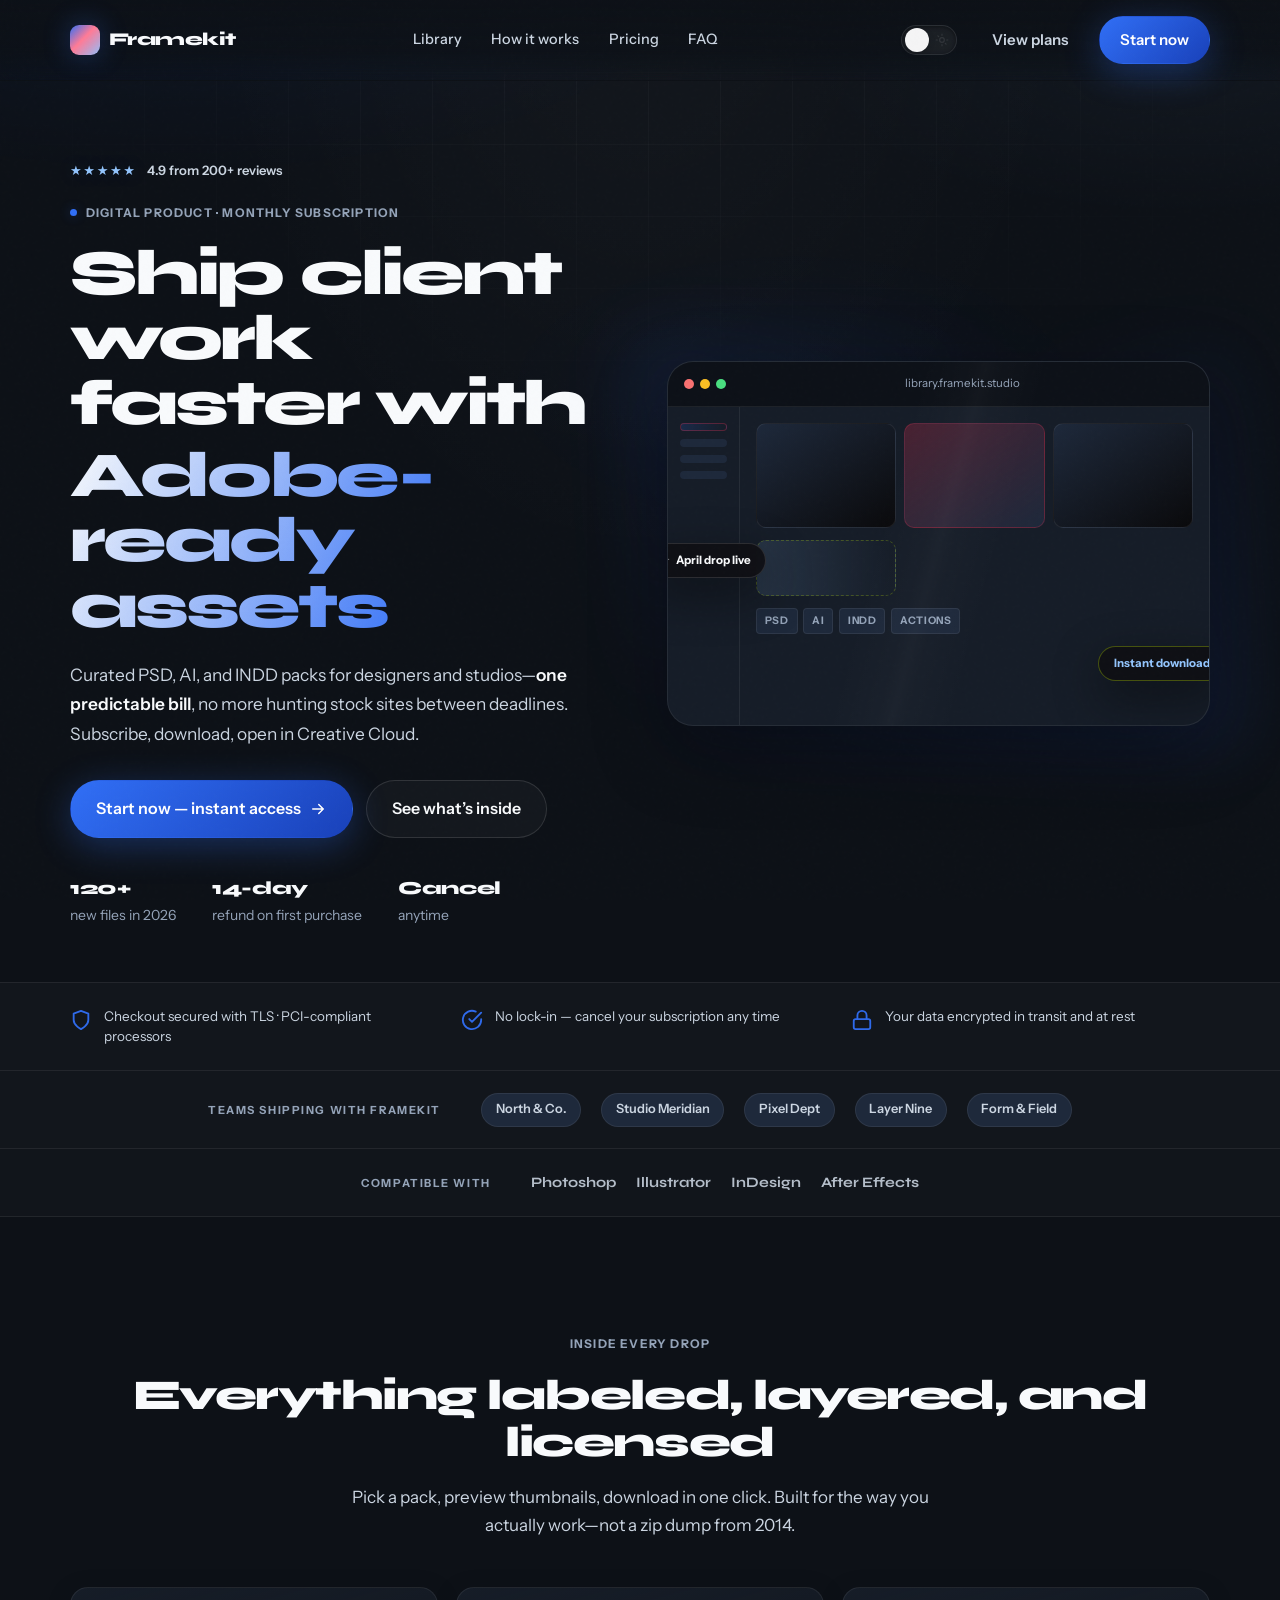
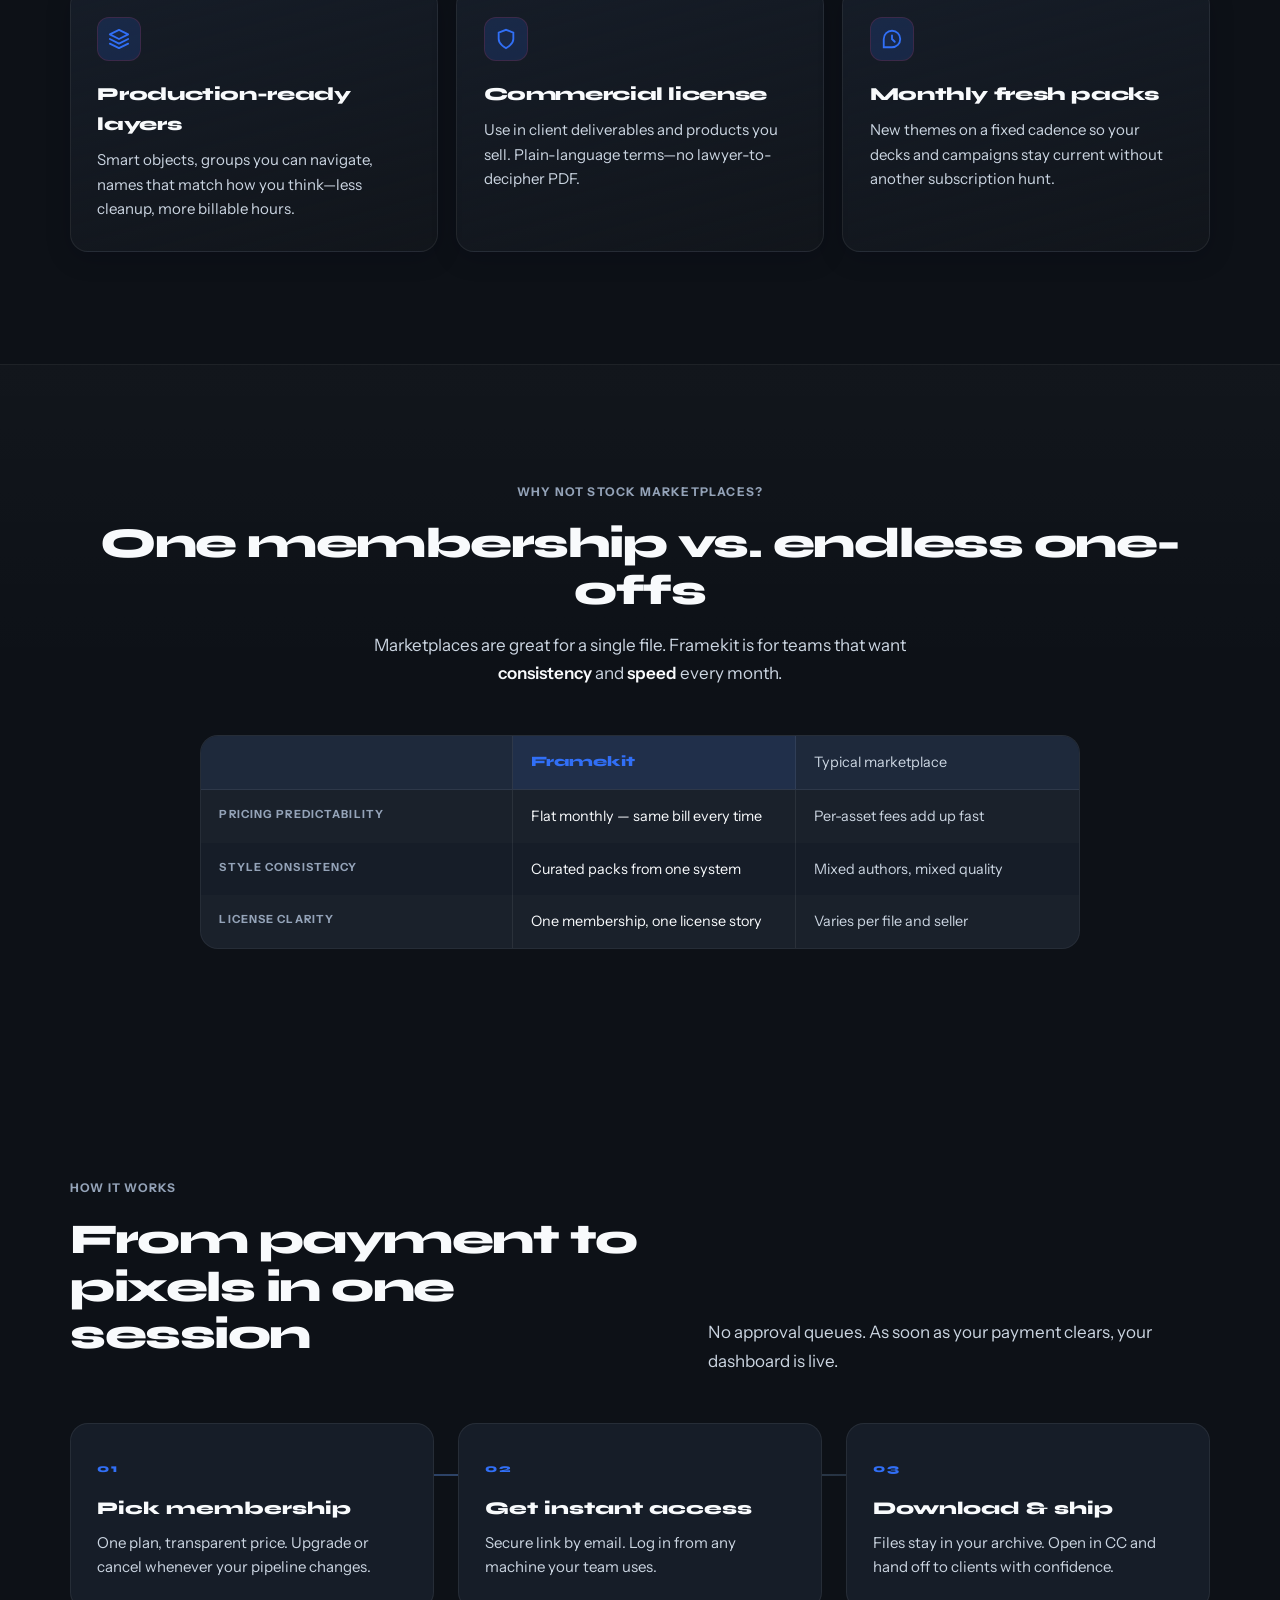
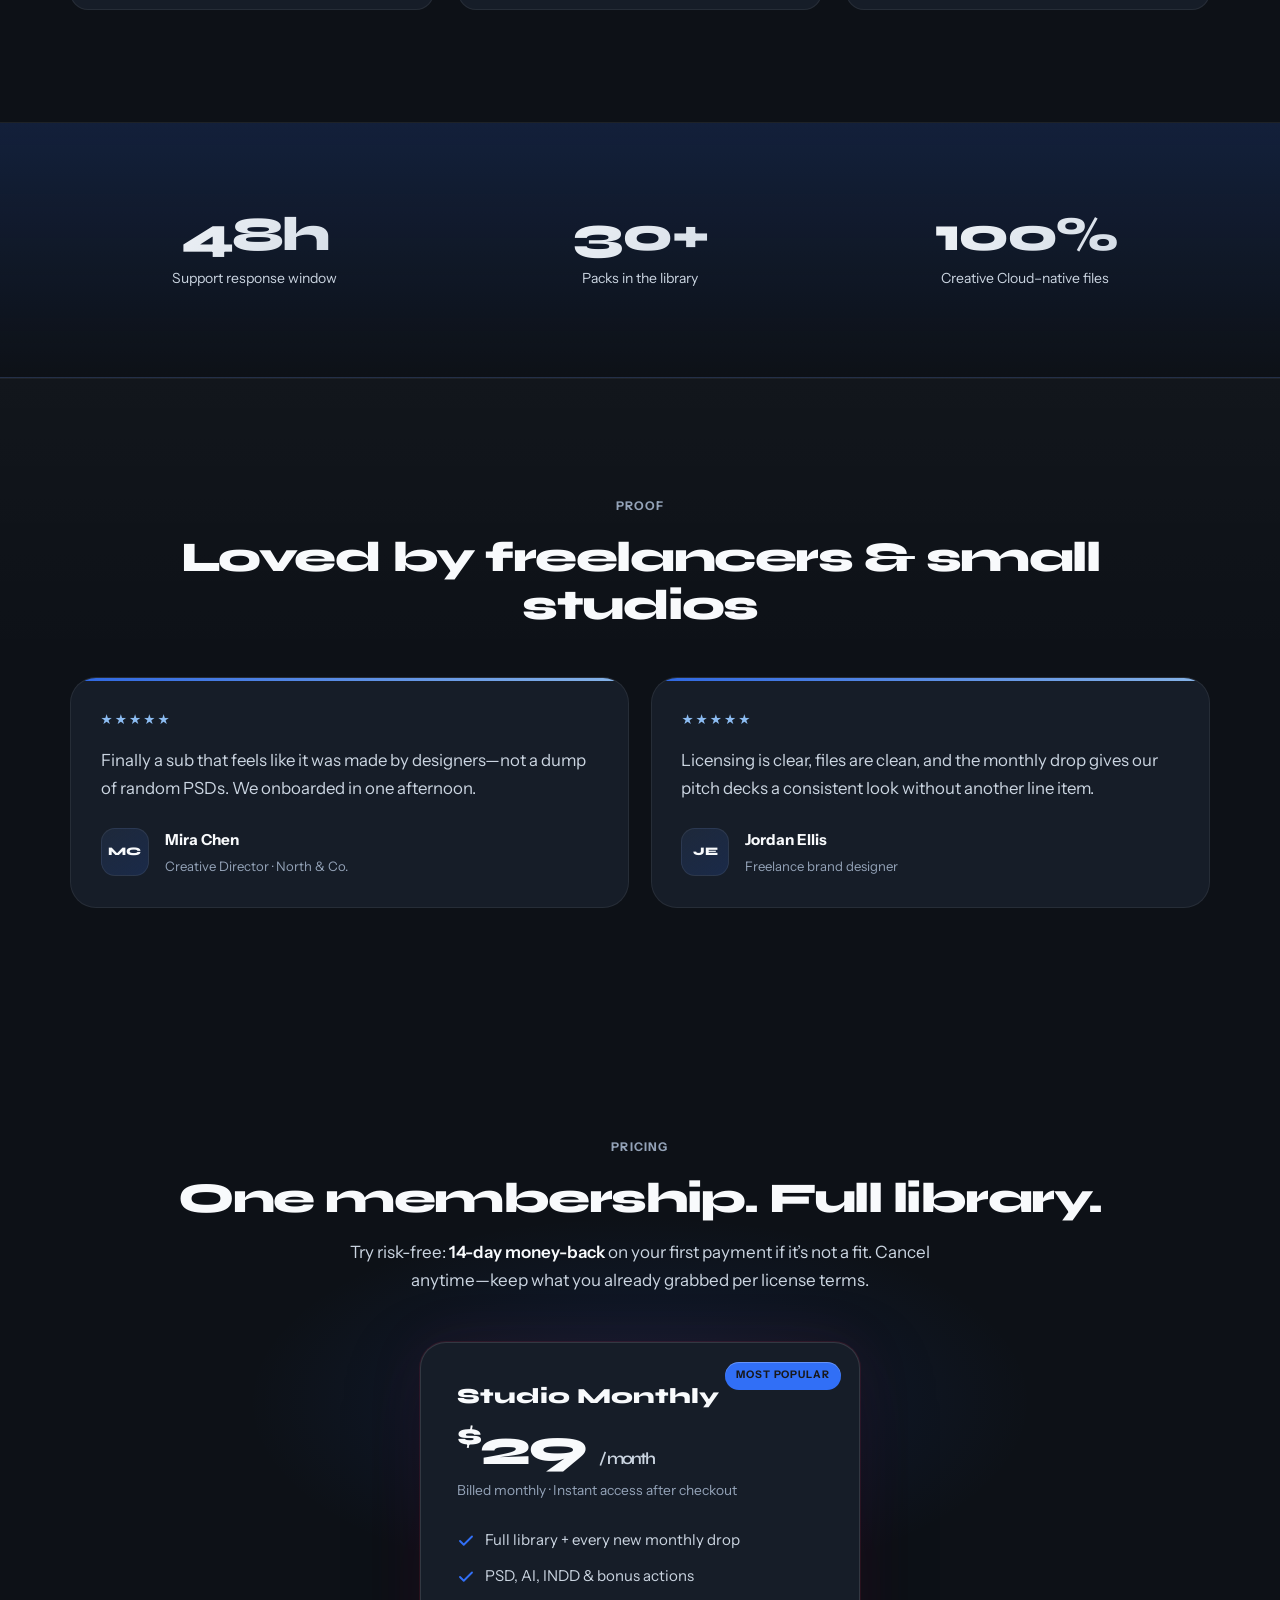
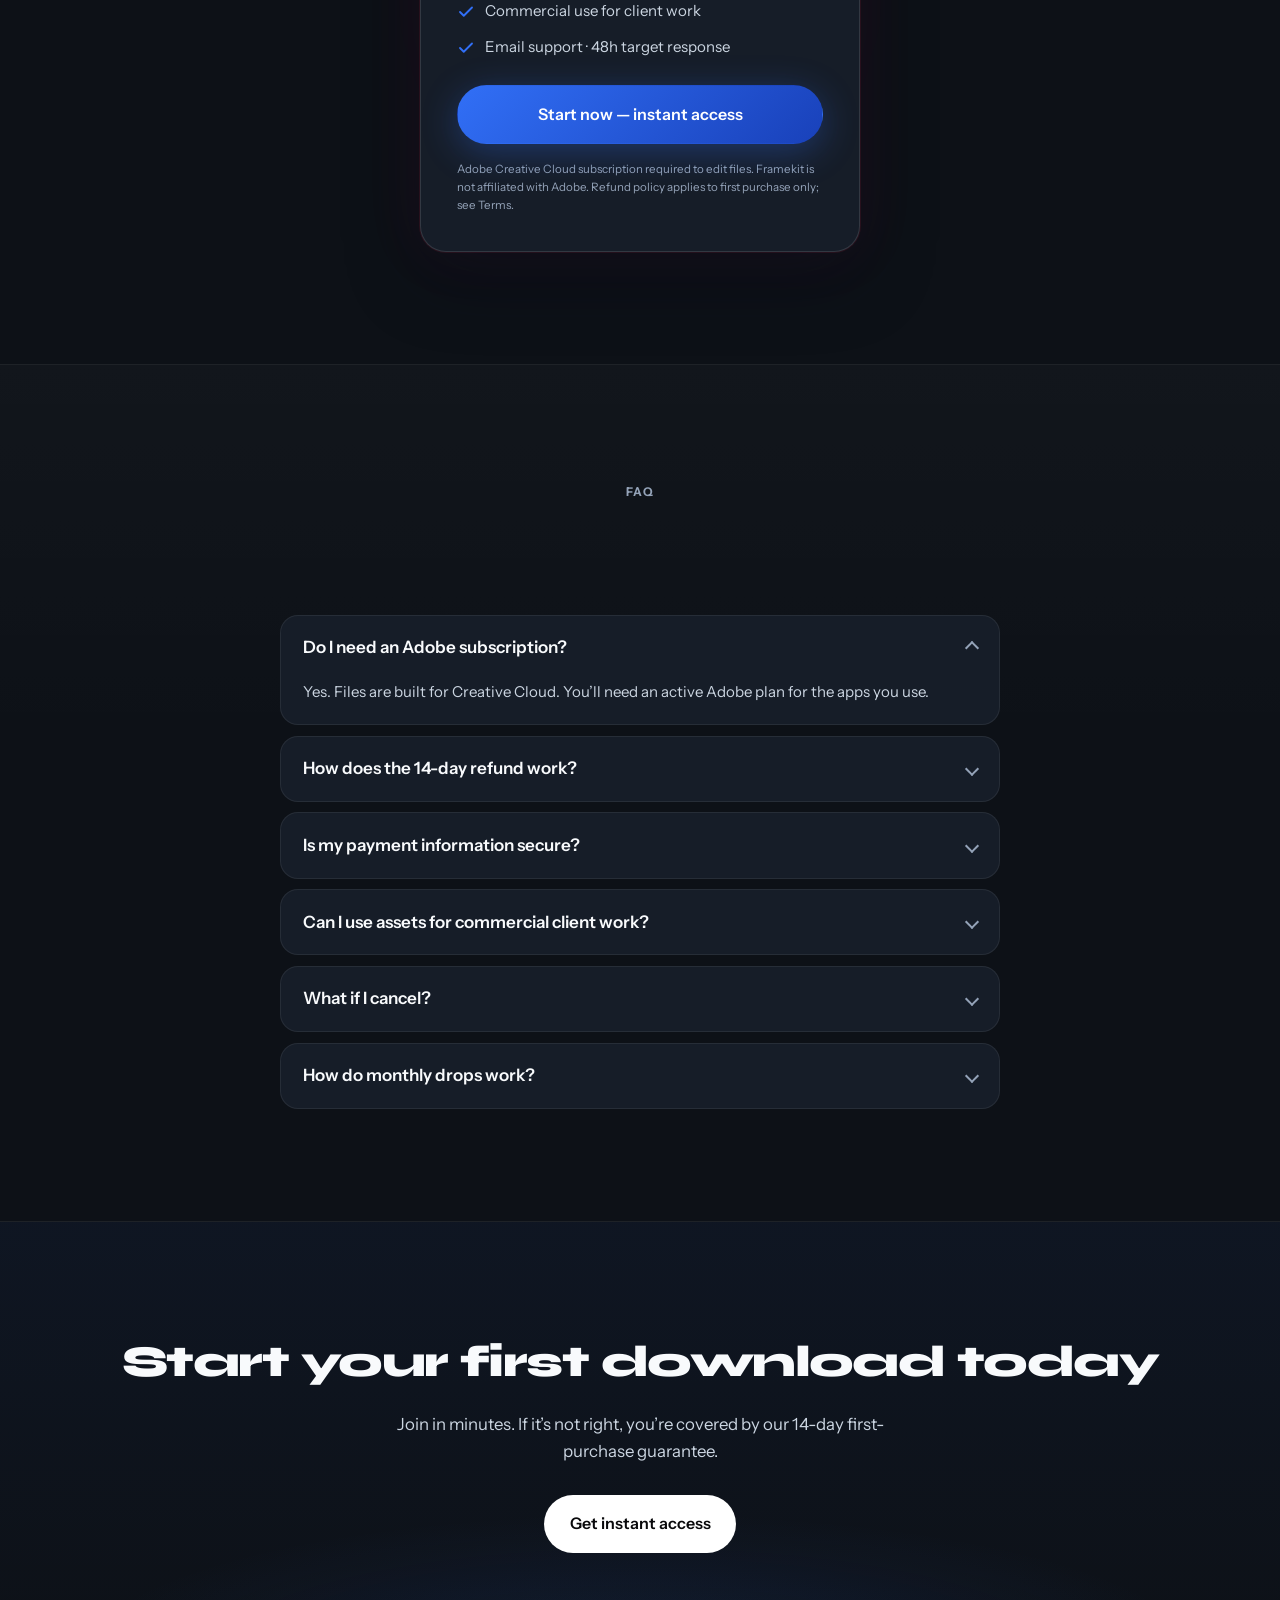
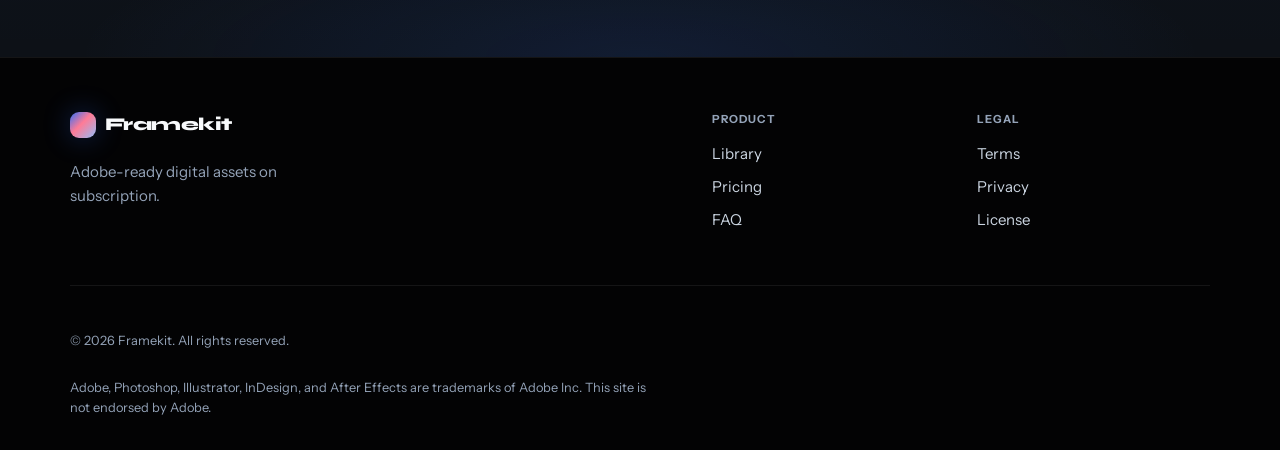
==== index.html @ 3506a690 "Create high-converting landing page with responsive themes and polished mobile UX Made-with: Cursor" ====
<!DOCTYPE html>
<html lang="en" data-theme="dark">
  <head>
    <meta charset="UTF-8" />
    <script>
      (function () {
        var key = "framekit-theme";
        var stored = localStorage.getItem(key);
        var theme = stored === "light" || stored === "dark" ? stored : "dark";
        document.documentElement.setAttribute("data-theme", theme);
      })();
    </script>
    <meta
      name="viewport"
      content="width=device-width, initial-scale=1.0, viewport-fit=cover"
    />
    <title>Framekit — Adobe-ready assets, monthly</title>
    <meta
      name="description"
      content="Premium Photoshop, Illustrator & InDesign templates. New packs every month. Commercial license. Start in minutes."
    />
    <link rel="preconnect" href="https://fonts.googleapis.com" />
    <link rel="preconnect" href="https://fonts.gstatic.com" crossorigin />
    <link
      href="https://fonts.googleapis.com/css2?family=Instrument+Sans:ital,wght@0,400..700;1,400..700&family=Syne:wght@400..800&display=swap"
      rel="stylesheet"
    />
    <link rel="stylesheet" href="styles.css" />
  </head>
  <body>
    <a class="skip-link" href="#main">Skip to content</a>
    <div class="noise" aria-hidden="true"></div>
    <div class="nav-overlay" id="nav-overlay" aria-hidden="true"></div>
    <button
      type="button"
      class="nav-menu-close"
      id="nav-menu-close"
      aria-label="Close menu"
      aria-hidden="true"
      tabindex="-1"
    >
      <svg width="22" height="22" viewBox="0 0 24 24" fill="none" aria-hidden="true">
        <path d="M18 6L6 18M6 6l12 12" stroke="currentColor" stroke-width="2.25" stroke-linecap="round" stroke-linejoin="round" />
      </svg>
    </button>

    <header class="nav" id="site-nav">
      <div class="nav__inner">
        <a class="logo" href="#" aria-label="Framekit home">
          <span class="logo__mark" aria-hidden="true"></span>
          Framekit
        </a>
        <nav class="nav__links" aria-label="Primary">
          <a href="#library">Library</a>
          <a href="#how">How it works</a>
          <a href="#pricing">Pricing</a>
          <a href="#faq">FAQ</a>
        </nav>
        <div class="nav__aside">
          <button
            type="button"
            class="theme-toggle"
            id="theme-toggle"
            aria-label="Switch to light theme"
            title="Color theme"
          >
            <span class="theme-toggle__track" aria-hidden="true">
              <span class="theme-toggle__glyph theme-toggle__glyph--moon">
                <svg width="14" height="14" viewBox="0 0 24 24" fill="none">
                  <path d="M21 12.79A9 9 0 1 1 11.21 3 7 7 0 0 0 21 12.79z" stroke="currentColor" stroke-width="2" stroke-linecap="round" stroke-linejoin="round" />
                </svg>
              </span>
              <span class="theme-toggle__glyph theme-toggle__glyph--sun">
                <svg width="14" height="14" viewBox="0 0 24 24" fill="none">
                  <circle cx="12" cy="12" r="4" stroke="currentColor" stroke-width="2" />
                  <path d="M12 2v2M12 20v2M4.93 4.93l1.41 1.41M17.66 17.66l1.41 1.41M2 12h2M20 12h2" stroke="currentColor" stroke-width="2" stroke-linecap="round" />
                </svg>
              </span>
              <span class="theme-toggle__thumb"></span>
            </span>
            <span class="visually-hidden">Toggle light and dark theme</span>
          </button>
          <div class="nav__actions">
            <a class="btn btn--ghost" href="#pricing">View plans</a>
            <a class="btn btn--primary" href="#pricing">Start now</a>
          </div>
          <button class="nav__toggle" type="button" aria-label="Open menu" aria-expanded="false">
            <span></span><span></span>
          </button>
        </div>
      </div>
    </header>

    <main id="main">
      <section class="hero" aria-labelledby="hero-heading">
        <div class="hero__mesh" aria-hidden="true"></div>
        <div class="hero__spotlight" aria-hidden="true"></div>
        <div class="hero__grid" aria-hidden="true"></div>
        <div class="container hero__layout">
          <div class="hero__content">
            <div class="hero__rating reveal" data-reveal>
              <span class="hero__stars" aria-hidden="true">★★★★★</span>
              <span class="hero__rating-text"><span class="visually-hidden">Rated 4.9 out of 5.</span>4.9 from 200+ reviews</span>
            </div>
            <p class="eyebrow reveal" data-reveal>
              <span class="eyebrow__dot" aria-hidden="true"></span>
              Digital product · Monthly subscription
            </p>
            <h1 id="hero-heading" class="hero__title reveal" data-reveal>
              Ship client work faster with
              <span class="hero__title-accent">Adobe-ready assets</span>
            </h1>
            <p class="hero__lead reveal" data-reveal>
              Curated PSD, AI, and INDD packs for designers and studios—<strong>one predictable bill</strong>, no more hunting stock sites between deadlines. Subscribe, download, open in Creative Cloud.
            </p>
            <div class="hero__ctas reveal" data-reveal>
              <a class="btn btn--primary btn--lg" href="#pricing">
                Start now — instant access
                <svg width="18" height="18" viewBox="0 0 24 24" fill="none" aria-hidden="true">
                  <path d="M5 12h14M13 6l6 6-6 6" stroke="currentColor" stroke-width="2" stroke-linecap="round" stroke-linejoin="round"/>
                </svg>
              </a>
              <a class="btn btn--outline btn--lg" href="#library">See what’s inside</a>
            </div>
            <ul class="hero__stats reveal" data-reveal>
              <li><strong>120+</strong> new files in 2026</li>
              <li><strong>14-day</strong> refund on first purchase</li>
              <li><strong>Cancel</strong> anytime</li>
            </ul>
          </div>
          <div class="hero__visual reveal" data-reveal>
            <div class="hero__visual-ring" aria-hidden="true"></div>
            <div class="mock mock--shine">
              <div class="mock__chrome">
                <span></span><span></span><span></span>
                <span class="mock__url">library.framekit.studio</span>
              </div>
              <div class="mock__body">
                <aside class="mock__sidebar" aria-hidden="true">
                  <div class="mock__nav-item mock__nav-item--active"></div>
                  <div class="mock__nav-item"></div>
                  <div class="mock__nav-item"></div>
                  <div class="mock__nav-item"></div>
                </aside>
                <div class="mock__main">
                  <div class="mock__row">
                    <div class="mock__card"></div>
                    <div class="mock__card mock__card--accent"></div>
                    <div class="mock__card"></div>
                  </div>
                  <div class="mock__row mock__row--wide">
                    <div class="mock__banner"></div>
                  </div>
                  <div class="mock__tags">
                    <span>PSD</span><span>AI</span><span>INDD</span><span>Actions</span>
                  </div>
                </div>
              </div>
              <div class="mock__float mock__float--a">
                <span class="mock__float-icon" aria-hidden="true">✦</span>
                <span>April drop live</span>
              </div>
              <div class="mock__float mock__float--b">
                <span>Instant download</span>
              </div>
            </div>
          </div>
        </div>
      </section>

      <section class="trust-bar">
        <div class="container trust-bar__inner">
          <div class="trust-bar__item reveal" data-reveal>
            <svg class="trust-bar__icon" width="22" height="22" viewBox="0 0 24 24" fill="none" aria-hidden="true">
              <path d="M12 22s8-4 8-10V5l-8-3-8 3v7c0 6 8 10 8 10z" stroke="currentColor" stroke-width="2" stroke-linecap="round" stroke-linejoin="round"/>
            </svg>
            <span>Checkout secured with TLS · PCI-compliant processors</span>
          </div>
          <div class="trust-bar__item reveal" data-reveal>
            <svg class="trust-bar__icon" width="22" height="22" viewBox="0 0 24 24" fill="none" aria-hidden="true">
              <path d="M22 11.08V12a10 10 0 1 1-5.93-9.14" stroke="currentColor" stroke-width="2" stroke-linecap="round" stroke-linejoin="round"/>
              <path d="M22 4L12 14.01l-3-3" stroke="currentColor" stroke-width="2" stroke-linecap="round" stroke-linejoin="round"/>
            </svg>
            <span>No lock-in — cancel your subscription any time</span>
          </div>
          <div class="trust-bar__item reveal" data-reveal>
            <svg class="trust-bar__icon" width="22" height="22" viewBox="0 0 24 24" fill="none" aria-hidden="true">
              <rect x="3" y="11" width="18" height="11" rx="2" stroke="currentColor" stroke-width="2"/>
              <path d="M7 11V7a5 5 0 0 1 10 0v4" stroke="currentColor" stroke-width="2" stroke-linecap="round"/>
            </svg>
            <span>Your data encrypted in transit and at rest</span>
          </div>
        </div>
      </section>

      <section class="strip strip--clients">
        <div class="container strip__inner">
          <p class="strip__label">Teams shipping with Framekit</p>
          <ul class="strip__clients" aria-label="Example customer names">
            <li>North &amp; Co.</li>
            <li>Studio Meridian</li>
            <li>Pixel Dept</li>
            <li>Layer Nine</li>
            <li>Form &amp; Field</li>
          </ul>
        </div>
      </section>

      <section class="strip strip--apps">
        <div class="container strip__inner">
          <p class="strip__label">Compatible with</p>
          <ul class="strip__logos" aria-label="Adobe applications">
            <li>Photoshop</li>
            <li>Illustrator</li>
            <li>InDesign</li>
            <li>After Effects</li>
          </ul>
        </div>
      </section>

      <section id="library" class="section">
        <div class="container">
          <header class="section__head">
            <p class="eyebrow reveal" data-reveal>Inside every drop</p>
            <h2 class="section__title reveal" data-reveal>
              Everything labeled, layered, and licensed
            </h2>
            <p class="section__sub reveal" data-reveal>
              Pick a pack, preview thumbnails, download in one click. Built for the way you actually work—not a zip dump from 2014.
            </p>
          </header>
          <div class="cards cards--3">
            <article class="card card--elevated reveal" data-reveal>
              <div class="card__icon-wrap" aria-hidden="true">
                <svg width="22" height="22" viewBox="0 0 24 24" fill="none"><path d="M12 2L2 7l10 5 10-5-10-5zM2 17l10 5 10-5M2 12l10 5 10-5" stroke="currentColor" stroke-width="2" stroke-linecap="round" stroke-linejoin="round"/></svg>
              </div>
              <h3 class="card__title">Production-ready layers</h3>
              <p class="card__text">Smart objects, groups you can navigate, names that match how you think—less cleanup, more billable hours.</p>
            </article>
            <article class="card card--elevated reveal" data-reveal>
              <div class="card__icon-wrap" aria-hidden="true">
                <svg width="22" height="22" viewBox="0 0 24 24" fill="none"><path d="M12 22s8-4 8-10V5l-8-3-8 3v7c0 6 8 10 8 10z" stroke="currentColor" stroke-width="2"/></svg>
              </div>
              <h3 class="card__title">Commercial license</h3>
              <p class="card__text">Use in client deliverables and products you sell. Plain-language terms—no lawyer-to-decipher PDF.</p>
            </article>
            <article class="card card--elevated reveal" data-reveal>
              <div class="card__icon-wrap" aria-hidden="true">
                <svg width="22" height="22" viewBox="0 0 24 24" fill="none"><path d="M21 12a9 9 0 0 1-9 9H3v-9a9 9 0 0 1 18 0z" stroke="currentColor" stroke-width="2"/><path d="M12 8v4l3 3" stroke="currentColor" stroke-width="2" stroke-linecap="round"/></svg>
              </div>
              <h3 class="card__title">Monthly fresh packs</h3>
              <p class="card__text">New themes on a fixed cadence so your decks and campaigns stay current without another subscription hunt.</p>
            </article>
          </div>
        </div>
      </section>

      <section id="compare" class="section section--dim">
        <div class="container">
          <header class="section__head">
            <p class="eyebrow reveal" data-reveal>Why not stock marketplaces?</p>
            <h2 class="section__title reveal" data-reveal>One membership vs. endless one-offs</h2>
            <p class="section__sub reveal" data-reveal>
              Marketplaces are great for a single file. Framekit is for teams that want <em>consistency</em> and <em>speed</em> every month.
            </p>
          </header>
          <div class="compare reveal" data-reveal>
            <div class="compare__head">
              <div class="compare__cell compare__cell--label"></div>
              <div class="compare__cell compare__cell--brand">Framekit</div>
              <div class="compare__cell compare__cell--muted">Typical marketplace</div>
            </div>
            <div class="compare__row">
              <div class="compare__cell compare__cell--label">Pricing predictability</div>
              <div class="compare__cell">Flat monthly — same bill every time</div>
              <div class="compare__cell compare__cell--muted">Per-asset fees add up fast</div>
            </div>
            <div class="compare__row">
              <div class="compare__cell compare__cell--label">Style consistency</div>
              <div class="compare__cell">Curated packs from one system</div>
              <div class="compare__cell compare__cell--muted">Mixed authors, mixed quality</div>
            </div>
            <div class="compare__row">
              <div class="compare__cell compare__cell--label">License clarity</div>
              <div class="compare__cell">One membership, one license story</div>
              <div class="compare__cell compare__cell--muted">Varies per file and seller</div>
            </div>
          </div>
        </div>
      </section>

      <section id="how" class="section">
        <div class="container">
          <header class="section__head section__head--row">
            <div>
              <p class="eyebrow reveal" data-reveal>How it works</p>
              <h2 class="section__title reveal" data-reveal>From payment to pixels in one session</h2>
            </div>
            <p class="section__sub section__sub--narrow reveal" data-reveal>
              No approval queues. As soon as your payment clears, your dashboard is live.
            </p>
          </header>
          <ol class="steps steps--connected">
            <li class="step reveal" data-reveal>
              <span class="step__num">01</span>
              <h3 class="step__title">Pick membership</h3>
              <p class="step__text">One plan, transparent price. Upgrade or cancel whenever your pipeline changes.</p>
            </li>
            <li class="step reveal" data-reveal>
              <span class="step__num">02</span>
              <h3 class="step__title">Get instant access</h3>
              <p class="step__text">Secure link by email. Log in from any machine your team uses.</p>
            </li>
            <li class="step reveal" data-reveal>
              <span class="step__num">03</span>
              <h3 class="step__title">Download &amp; ship</h3>
              <p class="step__text">Files stay in your archive. Open in CC and hand off to clients with confidence.</p>
            </li>
          </ol>
        </div>
      </section>

      <section class="section section--metrics">
        <div class="container metrics">
          <div class="metrics__item reveal" data-reveal>
            <span class="metrics__value">48h</span>
            <span class="metrics__label">Support response window</span>
          </div>
          <div class="metrics__item reveal" data-reveal>
            <span class="metrics__value">30+</span>
            <span class="metrics__label">Packs in the library</span>
          </div>
          <div class="metrics__item reveal" data-reveal>
            <span class="metrics__value">100%</span>
            <span class="metrics__label">Creative Cloud–native files</span>
          </div>
        </div>
      </section>

      <section class="section section--dim">
        <div class="container">
          <header class="section__head">
            <p class="eyebrow reveal" data-reveal>Proof</p>
            <h2 class="section__title reveal" data-reveal>Loved by freelancers &amp; small studios</h2>
          </header>
          <div class="testimonials">
            <blockquote class="quote quote--premium reveal" data-reveal>
              <div class="quote__stars" aria-hidden="true">★★★★★</div>
              <p class="quote__text">Finally a sub that feels like it was made by designers—not a dump of random PSDs. We onboarded in one afternoon.</p>
              <footer class="quote__foot">
                <div class="quote__avatar" aria-hidden="true">
                  <span>MC</span>
                </div>
                <div>
                  <cite>Mira Chen</cite>
                  <span class="quote__role">Creative Director · North &amp; Co.</span>
                </div>
              </footer>
            </blockquote>
            <blockquote class="quote quote--premium reveal" data-reveal>
              <div class="quote__stars" aria-hidden="true">★★★★★</div>
              <p class="quote__text">Licensing is clear, files are clean, and the monthly drop gives our pitch decks a consistent look without another line item.</p>
              <footer class="quote__foot">
                <div class="quote__avatar" aria-hidden="true">
                  <span>JE</span>
                </div>
                <div>
                  <cite>Jordan Ellis</cite>
                  <span class="quote__role">Freelance brand designer</span>
                </div>
              </footer>
            </blockquote>
          </div>
        </div>
      </section>

      <section id="pricing" class="section section--pricing">
        <div class="container">
          <header class="section__head">
            <p class="eyebrow reveal" data-reveal>Pricing</p>
            <h2 class="section__title reveal" data-reveal>One membership. Full library.</h2>
            <p class="section__sub reveal" data-reveal>
              Try risk-free: <strong>14-day money-back</strong> on your first payment if it’s not a fit. Cancel anytime—keep what you already grabbed per license terms.
            </p>
          </header>
          <div class="pricing">
            <div class="pricing__glow" aria-hidden="true"></div>
            <div class="pricing__card reveal" data-reveal>
              <div class="pricing__badge">Most popular</div>
              <h3 class="pricing__name">Studio Monthly</h3>
              <p class="pricing__price">
                <span class="pricing__currency">$</span>29
                <span class="pricing__period">/ month</span>
              </p>
              <p class="pricing__note">Billed monthly · Instant access after checkout</p>
              <ul class="pricing__features">
                <li>
                  <svg width="18" height="18" viewBox="0 0 24 24" fill="none" aria-hidden="true"><path d="M20 6L9 17l-5-5" stroke="currentColor" stroke-width="2.5" stroke-linecap="round" stroke-linejoin="round"/></svg>
                  Full library + every new monthly drop
                </li>
                <li>
                  <svg width="18" height="18" viewBox="0 0 24 24" fill="none" aria-hidden="true"><path d="M20 6L9 17l-5-5" stroke="currentColor" stroke-width="2.5" stroke-linecap="round" stroke-linejoin="round"/></svg>
                  PSD, AI, INDD &amp; bonus actions
                </li>
                <li>
                  <svg width="18" height="18" viewBox="0 0 24 24" fill="none" aria-hidden="true"><path d="M20 6L9 17l-5-5" stroke="currentColor" stroke-width="2.5" stroke-linecap="round" stroke-linejoin="round"/></svg>
                  Commercial use for client work
                </li>
                <li>
                  <svg width="18" height="18" viewBox="0 0 24 24" fill="none" aria-hidden="true"><path d="M20 6L9 17l-5-5" stroke="currentColor" stroke-width="2.5" stroke-linecap="round" stroke-linejoin="round"/></svg>
                  Email support · 48h target response
                </li>
              </ul>
              <a class="btn btn--primary btn--block btn--lg" href="#">Start now — instant access</a>
              <p class="pricing__fine">Adobe Creative Cloud subscription required to edit files. Framekit is not affiliated with Adobe. Refund policy applies to first purchase only; see Terms.</p>
            </div>
          </div>
        </div>
      </section>

      <section id="faq" class="section section--dim">
        <div class="container container--narrow">
          <header class="section__head">
            <p class="eyebrow reveal" data-reveal>FAQ</p>
            <h2 class="section__title reveal" data-reveal>Questions, answered</h2>
          </header>
          <div class="faq">
            <details class="faq__item reveal" data-reveal open>
              <summary>Do I need an Adobe subscription?</summary>
              <p>Yes. Files are built for Creative Cloud. You’ll need an active Adobe plan for the apps you use.</p>
            </details>
            <details class="faq__item reveal" data-reveal>
              <summary>How does the 14-day refund work?</summary>
              <p>If your first payment isn’t a fit, email support within 14 days for a full refund. After that, standard billing applies—see Terms for edge cases.</p>
            </details>
            <details class="faq__item reveal" data-reveal>
              <summary>Is my payment information secure?</summary>
              <p>We never store your full card on our servers. Checkout runs through PCI-compliant payment providers over encrypted TLS.</p>
            </details>
            <details class="faq__item reveal" data-reveal>
              <summary>Can I use assets for commercial client work?</summary>
              <p>Yes—your membership covers commercial use for work you create. You can’t resell or redistribute the raw source files.</p>
            </details>
            <details class="faq__item reveal" data-reveal>
              <summary>What if I cancel?</summary>
              <p>Cancel anytime from your account. You keep files you already downloaded, subject to the license terms in effect when you subscribed.</p>
            </details>
            <details class="faq__item reveal" data-reveal>
              <summary>How do monthly drops work?</summary>
              <p>New packs publish on the same day each month. You’ll get an email and they appear at the top of your dashboard.</p>
            </details>
          </div>
        </div>
      </section>

      <section class="cta-final" aria-labelledby="cta-final-heading">
        <div class="cta-final__bg" aria-hidden="true"></div>
        <div class="container cta-final__inner">
          <div class="cta-final__content reveal" data-reveal>
            <h2 id="cta-final-heading" class="cta-final__title">Start your first download today</h2>
            <p class="cta-final__text">Join in minutes. If it’s not right, you’re covered by our 14-day first-purchase guarantee.</p>
            <a class="btn btn--light btn--lg" href="#pricing">Get instant access</a>
          </div>
        </div>
      </section>
    </main>

    <footer class="footer">
      <div class="container footer__grid">
        <div>
          <a class="logo logo--footer" href="#" aria-label="Framekit home">
            <span class="logo__mark" aria-hidden="true"></span>
            Framekit
          </a>
          <p class="footer__tagline">Adobe-ready digital assets on subscription.</p>
        </div>
        <div class="footer__cols">
          <div>
            <p class="footer__label">Product</p>
            <a href="#library">Library</a>
            <a href="#pricing">Pricing</a>
            <a href="#faq">FAQ</a>
          </div>
          <div>
            <p class="footer__label">Legal</p>
            <a href="#">Terms</a>
            <a href="#">Privacy</a>
            <a href="#">License</a>
          </div>
        </div>
      </div>
      <div class="container footer__bottom">
        <p>© 2026 Framekit. All rights reserved.</p>
        <p class="footer__disclaimer">Adobe, Photoshop, Illustrator, InDesign, and After Effects are trademarks of Adobe Inc. This site is not endorsed by Adobe.</p>
      </div>
    </footer>

    <script src="main.js"></script>
  </body>
</html>
---- styles.css ----
/* Framekit — design system */
:root {
  color-scheme: dark;
  --bg-deep: #0d1117;
  --bg: #111827;
  --bg-elevated: #161d28;
  --surface: #1e293b;
  --surface-hover: #283548;
  --border: rgba(255, 255, 255, 0.07);
  --border-strong: rgba(255, 255, 255, 0.12);
  --text: #f8fafc;
  --text-muted: #cbd5e1;
  --text-dim: #94a3b8;
  --accent: #316ff6;
  --accent-2: #1941ba;
  --accent-soft: rgba(49, 111, 246, 0.16);
  --accent-glow: rgba(49, 111, 246, 0.32);
  --lime: #93c5fd;
  --lime-badge: #316ff6;
  --lime-end: #92bdf9;
  --lime-dim: rgba(147, 197, 253, 0.14);
  --lime-star-shadow: 0 0 20px rgba(49, 111, 246, 0.24);
  --lime-dot-shadow: 0 0 12px rgba(49, 111, 246, 0.32);
  --toggle-track: rgba(255, 255, 255, 0.06);
  --toggle-thumb: #f4f4f5;
  --toggle-moon: rgba(255, 255, 255, 0.35);
  --toggle-sun: rgba(255, 255, 255, 0.35);
  --toggle-active: #fff;
  --radius-sm: 10px;
  --radius: 18px;
  --radius-lg: 26px;
  --font-display: "Syne", system-ui, sans-serif;
  --font-body: "Instrument Sans", system-ui, sans-serif;
  --shadow-soft: 0 24px 72px rgba(2, 6, 23, 0.35);
  --shadow-card: 0 6px 24px rgba(2, 6, 23, 0.22);
  --space-1: 8px;
  --space-2: 12px;
  --space-3: 16px;
  --space-4: 24px;
  --space-5: 32px;
  --space-6: 48px;
  --space-7: 64px;
  --ease-out: cubic-bezier(0.22, 1, 0.36, 1);
  --ease-spring: cubic-bezier(0.34, 1.56, 0.64, 1);
  --nav-bg: linear-gradient(to bottom, rgba(13, 17, 23, 0.94), rgba(13, 17, 23, 0.78) 65%, transparent);
  --nav-bg-solid: rgba(13, 17, 23, 0.9);
  --hero-grid-line: rgba(255, 255, 255, 0.028);
  --hero-title-accent-1: #f8fafc;
  --mesh-a: rgba(49, 111, 246, 0.11);
  --mesh-b: rgba(146, 189, 249, 0.08);
  --mesh-c: rgba(49, 111, 246, 0.06);
  --btn-outline-bg: rgba(255, 255, 255, 0.03);
  --btn-outline-bg-hover: rgba(255, 255, 255, 0.07);
  --btn-light-bg: #fff;
  --btn-light-fg: #09090b;
  --btn-light-shadow-hover: 0 12px 40px rgba(255, 255, 255, 0.15);
  --mock-chrome: rgba(0, 0, 0, 0.4);
  --mock-card-mid: #0a0a0c;
  --mock-float-bg: rgba(16, 16, 20, 0.92);
  --mock-float-shadow: 0 16px 48px rgba(0, 0, 0, 0.45);
  --footer-bg: #030304;
  --strip-bg: rgba(255, 255, 255, 0.02);
  --section-dim-bg: linear-gradient(180deg, rgba(255, 255, 255, 0.02) 0%, transparent 45%);
  --cta-final-bg: radial-gradient(ellipse 80% 60% at 50% 100%, rgba(49, 111, 246, 0.12), transparent 55%),
    linear-gradient(180deg, rgba(49, 111, 246, 0.05), transparent);
  --pricing-section-glow: radial-gradient(ellipse, rgba(49, 111, 246, 0.14), transparent 62%);
  --menu-sheet-shadow: 0 -12px 48px rgba(0, 0, 0, 0.55);
  --noise-opacity: 0.012;
  --ring: rgba(49, 111, 246, 0.2);
  --compare-highlight: rgba(49, 111, 246, 0.08);
}

html[data-theme="light"] {
  color-scheme: light;
  --bg-deep: #f8fafc;
  --bg: #ffffff;
  --bg-elevated: #f1f5f9;
  --surface: #e2e8f0;
  --surface-hover: #dbe4ef;
  --border: rgba(30, 41, 59, 0.12);
  --border-strong: rgba(30, 41, 59, 0.2);
  --text: #0f172a;
  --text-muted: #334155;
  --text-dim: #64748b;
  --accent-soft: rgba(49, 111, 246, 0.12);
  --accent-glow: rgba(49, 111, 246, 0.2);
  --shadow-soft: 0 24px 64px rgba(15, 23, 42, 0.1);
  --shadow-card: 0 8px 24px rgba(15, 23, 42, 0.08);
  --lime: #1941ba;
  --lime-badge: #316ff6;
  --lime-end: #92bdf9;
  --lime-dim: rgba(49, 111, 246, 0.12);
  --lime-star-shadow: 0 1px 0 rgba(255, 255, 255, 0.65), 0 0 0 1px rgba(25, 65, 186, 0.1);
  --lime-dot-shadow: 0 0 0 2px rgba(255, 255, 255, 0.9), 0 2px 8px rgba(49, 111, 246, 0.2);
  --toggle-track: rgba(0, 0, 0, 0.06);
  --toggle-thumb: #ffffff;
  --toggle-moon: rgba(0, 0, 0, 0.22);
  --toggle-sun: rgba(0, 0, 0, 0.22);
  --toggle-active: #316ff6;
  --nav-bg: linear-gradient(to bottom, rgba(248, 250, 252, 0.96), rgba(248, 250, 252, 0.9) 65%, transparent);
  --nav-bg-solid: rgba(255, 255, 255, 0.92);
  --hero-grid-line: rgba(15, 23, 42, 0.055);
  --hero-title-accent-1: #0f172a;
  --mesh-a: rgba(49, 111, 246, 0.06);
  --mesh-b: rgba(146, 189, 249, 0.07);
  --mesh-c: rgba(49, 111, 246, 0.05);
  --btn-outline-bg: rgba(0, 0, 0, 0.04);
  --btn-outline-bg-hover: rgba(0, 0, 0, 0.08);
  --btn-light-bg: #111118;
  --btn-light-fg: #fafafa;
  --btn-light-shadow-hover: 0 12px 40px rgba(0, 0, 0, 0.15);
  --mock-chrome: rgba(0, 0, 0, 0.05);
  --mock-card-mid: #f4f4f6;
  --mock-float-bg: rgba(255, 255, 255, 0.94);
  --mock-float-shadow: 0 16px 48px rgba(0, 0, 0, 0.1);
  --footer-bg: #eef2f7;
  --strip-bg: rgba(148, 163, 184, 0.12);
  --section-dim-bg: linear-gradient(180deg, rgba(148, 163, 184, 0.08) 0%, transparent 45%);
  --cta-final-bg: radial-gradient(ellipse 80% 60% at 50% 100%, rgba(49, 111, 246, 0.08), transparent 55%),
    linear-gradient(180deg, rgba(49, 111, 246, 0.04), transparent);
  --pricing-section-glow: radial-gradient(ellipse, rgba(49, 111, 246, 0.1), transparent 62%);
  --menu-sheet-shadow: 0 -12px 48px rgba(0, 0, 0, 0.1);
  --noise-opacity: 0.02;
  --ring: rgba(49, 111, 246, 0.2);
  --compare-highlight: rgba(49, 111, 246, 0.06);
}

*,
*::before,
*::after {
  box-sizing: border-box;
}

html {
  scroll-behavior: smooth;
  background: var(--bg-deep);
  overflow-x: clip;
}

body {
  margin: 0;
  font-family: var(--font-body);
  font-size: 17px;
  line-height: 1.62;
  color: var(--text);
  background: var(--bg-deep);
  -webkit-font-smoothing: antialiased;
  overflow-x: clip;
}

.noise {
  pointer-events: none;
  position: fixed;
  inset: 0;
  z-index: 9999;
  opacity: var(--noise-opacity);
  background-image: url("data:image/svg+xml,%3Csvg viewBox='0 0 256 256' xmlns='http://www.w3.org/2000/svg'%3E%3Cfilter id='n'%3E%3CfeTurbulence type='fractalNoise' baseFrequency='0.9' numOctaves='4' stitchTiles='stitch'/%3E%3C/filter%3E%3Crect width='100%25' height='100%25' filter='url(%23n)'/%3E%3C/svg%3E");
}

/* Mobile menu: overlay + close — base hidden on desktop */
.nav-overlay {
  display: none;
}

.nav-menu-close {
  display: none;
}

img {
  max-width: 100%;
  height: auto;
}

a {
  color: inherit;
  text-decoration: none;
}

:focus:not(:focus-visible) {
  outline: none;
}

:focus-visible {
  outline: 2px solid var(--accent);
  outline-offset: 3px;
}

.skip-link {
  position: absolute;
  top: -100px;
  left: 1rem;
  z-index: 10000;
  padding: 0.65rem 1.1rem;
  font-weight: 600;
  font-size: 0.9rem;
  color: #fff;
  background: var(--accent);
  border-radius: var(--radius-sm);
  transition: top 0.2s var(--ease-out);
}

.skip-link:focus {
  top: 1rem;
  outline: none;
}

.container {
  width: min(1140px, 92vw);
  margin-inline: auto;
}

.container--narrow {
  width: min(720px, 92vw);
}

/* Nav */
.nav {
  position: fixed;
  top: 0;
  left: 0;
  right: 0;
  z-index: 100;
  padding: 1rem 0;
  background: var(--nav-bg);
  backdrop-filter: blur(16px) saturate(1.2);
  -webkit-backdrop-filter: blur(16px) saturate(1.2);
  transition: background 0.35s var(--ease-out), box-shadow 0.35s var(--ease-out), border-color 0.35s;
  border-bottom: 1px solid transparent;
}

.nav--scrolled {
  background: var(--nav-bg-solid);
  border-bottom-color: var(--border);
  box-shadow: 0 8px 32px rgba(0, 0, 0, 0.2);
}

html[data-theme="light"] .nav--scrolled {
  box-shadow: 0 8px 32px rgba(0, 0, 0, 0.06);
}

.nav__inner {
  width: min(1140px, 92vw);
  margin-inline: auto;
  display: flex;
  align-items: center;
  justify-content: space-between;
  gap: 1.5rem;
}

.logo {
  display: inline-flex;
  align-items: center;
  gap: 0.55rem;
  font-family: var(--font-display);
  font-weight: 800;
  font-size: 1.125rem;
  letter-spacing: -0.03em;
}

.logo__mark {
  width: 30px;
  height: 30px;
  border-radius: 9px;
  background: linear-gradient(135deg, var(--accent), #ff7b96 45%, var(--lime-end));
  box-shadow: 0 0 28px var(--accent-glow);
}

.nav__links {
  display: none;
  gap: 1.85rem;
  font-size: 0.9rem;
  font-weight: 500;
  color: var(--text-muted);
}

.nav__links a {
  transition: color 0.2s;
}

.nav__links a:hover {
  color: var(--text);
}

.nav__aside {
  display: flex;
  align-items: center;
  gap: 0.5rem;
}

.theme-toggle {
  display: flex;
  align-items: center;
  justify-content: center;
  min-width: 48px;
  min-height: 48px;
  padding: 6px;
  border: none;
  border-radius: 999px;
  background: transparent;
  color: inherit;
  cursor: pointer;
  transition: transform 0.15s var(--ease-out);
}

.theme-toggle:hover .theme-toggle__track {
  border-color: var(--border-strong);
}

.theme-toggle:active {
  transform: scale(0.96);
}

.theme-toggle:focus-visible {
  outline: 2px solid var(--accent);
  outline-offset: 3px;
}

.theme-toggle__track {
  position: relative;
  display: flex;
  align-items: center;
  justify-content: space-between;
  width: 56px;
  height: 30px;
  padding: 0 7px;
  border-radius: 999px;
  background: var(--toggle-track);
  border: 1px solid var(--border);
  box-shadow: inset 0 1px 2px rgba(0, 0, 0, 0.06);
  transition: border-color 0.25s, box-shadow 0.25s;
}

html[data-theme="dark"] .theme-toggle__track {
  box-shadow: inset 0 1px 4px rgba(0, 0, 0, 0.45);
}

.theme-toggle__glyph {
  display: flex;
  align-items: center;
  justify-content: center;
  z-index: 0;
  color: var(--toggle-moon);
  opacity: 0.4;
  transition: color 0.3s, opacity 0.3s;
}

.theme-toggle__glyph--sun {
  color: var(--toggle-sun);
}

html[data-theme="dark"] .theme-toggle__glyph--moon {
  color: var(--toggle-active);
  opacity: 1;
}

html[data-theme="dark"] .theme-toggle__glyph--sun {
  opacity: 0.28;
}

html[data-theme="light"] .theme-toggle__glyph--sun {
  color: var(--toggle-active);
  opacity: 1;
}

html[data-theme="light"] .theme-toggle__glyph--moon {
  opacity: 0.28;
}

.theme-toggle__thumb {
  position: absolute;
  left: 3px;
  top: 50%;
  width: 24px;
  height: 24px;
  border-radius: 50%;
  background: var(--toggle-thumb);
  box-shadow:
    0 2px 6px rgba(0, 0, 0, 0.15),
    0 0 0 1px rgba(0, 0, 0, 0.04);
  transform: translateY(-50%);
  transition: transform 0.42s cubic-bezier(0.34, 1.56, 0.64, 1);
  z-index: 1;
}

html[data-theme="light"] .theme-toggle__thumb {
  transform: translateY(-50%) translateX(26px);
}

@media (prefers-reduced-motion: reduce) {
  .theme-toggle__thumb {
    transition: none;
  }
}

.nav__actions {
  display: none;
  align-items: center;
  gap: 0.65rem;
}

.nav__toggle {
  display: flex;
  flex-direction: column;
  justify-content: center;
  gap: 6px;
  width: 44px;
  height: 44px;
  padding: 0;
  border: none;
  background: var(--surface);
  border-radius: var(--radius-sm);
  cursor: pointer;
}

.nav__toggle:focus-visible {
  outline: 2px solid var(--accent);
  outline-offset: 2px;
}

.nav__toggle span {
  display: block;
  width: 20px;
  height: 2px;
  margin-inline: auto;
  background: var(--text);
  border-radius: 1px;
  transition: transform 0.25s var(--ease-out);
}

.nav__toggle.is-open span:first-child {
  transform: translateY(4px) rotate(45deg);
}

.nav__toggle.is-open span:last-child {
  transform: translateY(-4px) rotate(-45deg);
}

@media (min-width: 900px) {
  .nav__links,
  .nav__actions {
    display: flex;
  }
  .nav__toggle {
    display: none;
  }
}

/* Mobile drawer: slide from top / bottom + fade backdrop */
@media (max-width: 899px) {
  :root {
    --menu-slide-duration: 0.55s;
    --menu-slide-ease: cubic-bezier(0.22, 1, 0.36, 1);
    --menu-fade-duration: 0.48s;
  }

  .nav-overlay {
    display: block;
    position: fixed;
    inset: 0;
    z-index: 85;
    border: none;
    padding: 0;
    margin: 0;
    cursor: pointer;
    -webkit-tap-highlight-color: transparent;
    background: rgba(5, 5, 8, 0.58);
    backdrop-filter: blur(10px);
    -webkit-backdrop-filter: blur(10px);
    opacity: 0;
    pointer-events: none;
    transition: opacity var(--menu-fade-duration) ease;
    will-change: opacity;
  }

  html[data-theme="light"] .nav-overlay {
    background: rgba(240, 241, 244, 0.72);
  }

  body.menu-open .nav-overlay {
    opacity: 1;
    pointer-events: auto;
  }

  .nav__links,
  .nav__actions {
    display: flex;
    flex-direction: column;
    position: fixed;
    left: 0;
    right: 0;
    z-index: 92;
    max-width: 100vw;
    background: var(--bg-deep);
    -webkit-tap-highlight-color: transparent;
    will-change: transform;
    transition: transform var(--menu-slide-duration) var(--menu-slide-ease);
    pointer-events: none;
    opacity: 0;
    visibility: hidden;
  }

  .nav__links {
    top: calc(4.35rem + env(safe-area-inset-top, 0px));
    gap: 0;
    padding: 0.5rem max(1.25rem, env(safe-area-inset-left, 0px)) 1rem max(1.25rem, env(safe-area-inset-right, 0px));
    font-size: 1.0625rem;
    font-weight: 600;
    border-bottom: 1px solid var(--border);
    box-shadow: 0 12px 40px rgba(0, 0, 0, 0.25);
    transform: translate3d(0, -120%, 0);
  }

  html[data-theme="light"] .nav__links {
    box-shadow: 0 12px 40px rgba(0, 0, 0, 0.08);
  }

  .nav__actions {
    top: auto;
    bottom: 0;
    padding: 1rem max(1.25rem, env(safe-area-inset-left, 0px)) max(1.25rem, env(safe-area-inset-bottom, 0px))
      max(1.25rem, env(safe-area-inset-right, 0px));
    align-items: stretch;
    gap: 0.65rem;
    box-shadow: var(--menu-sheet-shadow);
    border-top: 1px solid var(--border);
    border-top-left-radius: var(--radius-lg);
    border-top-right-radius: var(--radius-lg);
    transform: translate3d(0, calc(100% + 1.5rem), 0);
    transition-delay: 0s;
  }

  body.menu-open .nav__links {
    transform: translate3d(0, 0, 0);
    pointer-events: auto;
    opacity: 1;
    visibility: visible;
    transition-delay: 0s;
  }

  body.menu-open .nav__actions {
    transform: translate3d(0, 0, 0);
    pointer-events: auto;
    opacity: 1;
    visibility: visible;
    transition-delay: 0.1s;
  }

  .nav__links a {
    display: flex;
    align-items: center;
    min-height: 48px;
    padding: 0.35rem 0;
    border-radius: var(--radius-sm);
  }

  .nav__actions .btn {
    width: 100%;
    min-height: 48px;
  }

  .nav-menu-close {
    display: flex;
    align-items: center;
    justify-content: center;
    position: fixed;
    top: 50%;
    left: 50%;
    z-index: 94;
    width: 56px;
    height: 56px;
    padding: 0;
    border: 1px solid var(--border-strong);
    border-radius: 50%;
    background: var(--bg-elevated);
    color: var(--text);
    cursor: pointer;
    box-shadow:
      0 10px 40px rgba(0, 0, 0, 0.4),
      0 0 0 1px rgba(255, 255, 255, 0.06) inset;
    -webkit-tap-highlight-color: transparent;
    opacity: 0;
    pointer-events: none;
    transform: translate(-50%, -50%) scale(0.88);
    transition:
      opacity var(--menu-fade-duration) ease 0.06s,
      transform var(--menu-slide-duration) var(--menu-slide-ease) 0.06s,
      background 0.2s,
      box-shadow 0.2s;
  }

  html[data-theme="light"] .nav-menu-close {
    box-shadow:
      0 10px 36px rgba(0, 0, 0, 0.14),
      0 0 0 1px rgba(0, 0, 0, 0.06) inset;
  }

  body.menu-open .nav-menu-close {
    opacity: 1;
    pointer-events: auto;
    transform: translate(-50%, -50%) scale(1);
  }

  .nav-menu-close:hover {
    background: var(--surface-hover);
    border-color: var(--border-strong);
  }

  .nav-menu-close:active {
    transform: translate(-50%, -50%) scale(0.94);
  }

  .nav-menu-close:focus-visible {
    outline: 2px solid var(--accent);
    outline-offset: 3px;
  }
}

@media (min-width: 900px) {
  .nav-overlay {
    display: none !important;
  }

  .nav-menu-close {
    display: none !important;
  }
}

@media (max-width: 899px) and (prefers-reduced-motion: reduce) {
  :root {
    --menu-slide-duration: 0.01ms;
    --menu-fade-duration: 0.01ms;
  }

  .nav__actions {
    transition-delay: 0s !important;
  }

  body.menu-open .nav__actions {
    transition-delay: 0s !important;
  }

  .nav-menu-close {
    transition: opacity 0.01ms ease, transform 0.01ms ease !important;
  }
}

/* Buttons */
.btn {
  display: inline-flex;
  align-items: center;
  justify-content: center;
  gap: 0.5rem;
  padding: 0.68rem 1.25rem;
  font-family: var(--font-body);
  font-size: 0.9375rem;
  font-weight: 600;
  border-radius: 999px;
  border: 1px solid transparent;
  cursor: pointer;
  transition: transform 0.2s var(--ease-out), background 0.25s, border-color 0.25s, box-shadow 0.25s;
}

.btn:active {
  transform: scale(0.98);
}

.btn--primary {
  background: linear-gradient(135deg, var(--accent), var(--accent-2));
  color: #fff;
  box-shadow: 0 8px 36px var(--accent-glow);
  position: relative;
  overflow: hidden;
}

.btn--primary::after {
  content: "";
  position: absolute;
  inset: 0;
  background: linear-gradient(120deg, transparent 40%, rgba(255, 255, 255, 0.18), transparent 60%);
  transform: translateX(-100%);
  transition: transform 0.4s var(--ease-out);
  opacity: 0.45;
}

.btn--primary:hover::after {
  transform: translateX(100%);
}

.btn--primary:hover {
  box-shadow: 0 12px 44px rgba(255, 51, 87, 0.45);
}

.btn--ghost {
  color: var(--text-muted);
  background: transparent;
}

.btn--ghost:hover {
  color: var(--text);
}

.btn--outline {
  border-color: var(--border-strong);
  background: var(--btn-outline-bg);
  color: var(--text);
}

.btn--outline:hover {
  border-color: var(--text-dim);
  background: var(--btn-outline-bg-hover);
}

.btn--lg {
  padding: 0.95rem 1.55rem;
  font-size: 1rem;
}

.btn--block {
  width: 100%;
}

.btn--light {
  background: var(--btn-light-bg);
  color: var(--btn-light-fg);
}

.btn--light:hover {
  box-shadow: var(--btn-light-shadow-hover);
}

/* Hero */
.hero {
  position: relative;
  padding: clamp(7.5rem, 13vw, 10rem) 0 3.5rem;
  overflow: hidden;
}

.hero__mesh {
  position: absolute;
  inset: -20% -10% auto;
  height: 85%;
  background:
    radial-gradient(ellipse 70% 50% at 20% 20%, var(--mesh-a), transparent 50%),
    radial-gradient(ellipse 50% 40% at 85% 30%, var(--mesh-b), transparent 50%),
    radial-gradient(ellipse 40% 35% at 60% 70%, var(--mesh-c), transparent 50%);
  pointer-events: none;
  opacity: 0.55;
}

.hero__spotlight {
  position: absolute;
  top: -10%;
  left: 50%;
  transform: translateX(-50%);
  width: min(90%, 900px);
  height: 70%;
  background: radial-gradient(ellipse at 50% 0%, rgba(255, 255, 255, 0.03), transparent 70%);
  pointer-events: none;
}

html[data-theme="light"] .hero__spotlight {
  background: radial-gradient(ellipse at 50% 0%, rgba(255, 255, 255, 0.9), transparent 60%);
}

.hero__grid {
  position: absolute;
  inset: 0;
  background-image:
    linear-gradient(var(--hero-grid-line) 1px, transparent 1px),
    linear-gradient(90deg, var(--hero-grid-line) 1px, transparent 1px);
  background-size: 72px 72px;
  mask-image: radial-gradient(ellipse 85% 65% at 50% 0%, black 15%, transparent 72%);
  pointer-events: none;
}

.hero__layout {
  position: relative;
  display: grid;
  gap: 3.5rem;
  align-items: center;
}

@media (min-width: 960px) {
  .hero__layout {
    grid-template-columns: 1fr 1.02fr;
    gap: 4rem;
  }
}

.hero__rating {
  display: flex;
  align-items: center;
  gap: 0.65rem;
  margin-bottom: 1rem;
}

.hero__rating-text {
  font-size: 0.8125rem;
  font-weight: 600;
  color: var(--text-muted);
}

.hero__stars {
  font-size: 0.82rem;
  letter-spacing: 0.12em;
  color: var(--lime);
  text-shadow: var(--lime-star-shadow);
}

.visually-hidden {
  position: absolute;
  width: 1px;
  height: 1px;
  padding: 0;
  margin: -1px;
  overflow: hidden;
  clip: rect(0, 0, 0, 0);
  white-space: nowrap;
  border: 0;
}

.eyebrow {
  display: inline-flex;
  align-items: center;
  gap: 0.55rem;
  margin: 0 0 1.15rem;
  font-size: 0.75rem;
  font-weight: 700;
  letter-spacing: 0.1em;
  text-transform: uppercase;
  color: var(--text-dim);
}

.eyebrow__dot {
  width: 7px;
  height: 7px;
  border-radius: 50%;
  background: var(--lime-badge);
  box-shadow: var(--lime-dot-shadow);
}

html[data-theme="light"] .eyebrow__dot {
  background: var(--lime);
}

.hero__title {
  margin: 0 0 1.35rem;
  font-family: var(--font-display);
  font-size: clamp(2.6rem, 5.8vw, 4rem);
  font-weight: 800;
  line-height: 1.02;
  letter-spacing: -0.045em;
}

.hero__title-accent {
  display: block;
  margin-top: 0.1em;
  background: linear-gradient(115deg, var(--hero-title-accent-1) 0%, var(--accent) 48%, var(--text-muted) 100%);
  background-size: 150% 150%;
  -webkit-background-clip: text;
  background-clip: text;
  color: transparent;
}

.hero__lead {
  margin: 0 0 2rem;
  max-width: 36rem;
  font-size: 1.08rem;
  color: var(--text-muted);
  line-height: 1.68;
}

.hero__lead strong {
  color: var(--text);
  font-weight: 600;
}

.hero__ctas {
  display: flex;
  flex-wrap: wrap;
  gap: 0.85rem;
  margin-bottom: 2.25rem;
}

.hero__stats {
  display: flex;
  flex-wrap: wrap;
  gap: 1.5rem 2.25rem;
  margin: 0;
  padding: 0;
  list-style: none;
  font-size: 0.875rem;
  color: var(--text-dim);
}

.hero__stats strong {
  display: block;
  font-family: var(--font-display);
  font-size: 1.15rem;
  color: var(--text);
  font-weight: 800;
  letter-spacing: -0.02em;
}

.hero__visual {
  position: relative;
}

.hero__visual-ring {
  position: absolute;
  inset: -8%;
  border-radius: 32px;
  background: linear-gradient(135deg, var(--ring), transparent 40%, var(--ring));
  opacity: 0.5;
  filter: blur(32px);
  z-index: 0;
  pointer-events: none;
}

.hero__visual .mock {
  position: relative;
  z-index: 1;
}

/* Mock */
.mock {
  position: relative;
  border-radius: var(--radius-lg);
  background: var(--bg-elevated);
  border: 1px solid var(--border);
  box-shadow: var(--shadow-soft);
  overflow: hidden;
}

.mock--shine::before {
  content: "";
  position: absolute;
  inset: 0;
  background: linear-gradient(
    105deg,
    transparent 40%,
    rgba(255, 255, 255, 0.04) 48%,
    rgba(255, 255, 255, 0.07) 50%,
    rgba(255, 255, 255, 0.04) 52%,
    transparent 60%
  );
  animation: mock-shine 12s ease-in-out infinite;
  pointer-events: none;
  z-index: 2;
  opacity: 0.4;
}

@keyframes mock-shine {
  0%,
  100% {
    transform: translateX(-30%) skewX(-12deg);
    opacity: 0;
  }
  15% {
    opacity: 1;
  }
  40% {
    transform: translateX(120%) skewX(-12deg);
    opacity: 0;
  }
}

@media (prefers-reduced-motion: reduce) {
  .mock--shine::before {
    animation: none;
  }
  .btn--primary::after {
    display: none;
  }
}

.mock__chrome {
  display: flex;
  align-items: center;
  gap: 6px;
  padding: 0.8rem 1rem;
  background: var(--mock-chrome);
  border-bottom: 1px solid var(--border);
}

.mock__chrome span:nth-child(-n + 3) {
  width: 10px;
  height: 10px;
  border-radius: 50%;
  background: #3f3f46;
}

.mock__chrome span:nth-child(1) {
  background: #f87171;
}
.mock__chrome span:nth-child(2) {
  background: #fbbf24;
}
.mock__chrome span:nth-child(3) {
  background: #4ade80;
}

.mock__url {
  flex: 1;
  text-align: center;
  font-size: 0.72rem;
  color: var(--text-dim);
  font-variant-numeric: tabular-nums;
}

.mock__body {
  display: grid;
  grid-template-columns: 72px 1fr;
  min-height: 280px;
}

@media (min-width: 600px) {
  .mock__body {
    min-height: 318px;
  }
}

.mock__sidebar {
  padding: 1rem 0.75rem;
  border-right: 1px solid var(--border);
  display: flex;
  flex-direction: column;
  gap: 0.5rem;
}

.mock__nav-item {
  height: 8px;
  border-radius: 4px;
  background: var(--surface);
}

.mock__nav-item--active {
  background: linear-gradient(90deg, var(--accent-soft), transparent);
  border: 1px solid rgba(255, 51, 87, 0.28);
}

.mock__main {
  padding: 1rem;
  display: flex;
  flex-direction: column;
  gap: 0.75rem;
}

.mock__row {
  display: grid;
  grid-template-columns: 1fr 1fr 1fr;
  gap: 0.5rem;
}

.mock__card {
  aspect-ratio: 4/3;
  border-radius: var(--radius-sm);
  background: linear-gradient(145deg, var(--surface), var(--mock-card-mid));
  border: 1px solid var(--border);
}

.mock__card--accent {
  background: linear-gradient(145deg, rgba(255, 51, 87, 0.22), var(--surface));
  border-color: rgba(255, 51, 87, 0.22);
}

.mock__row--wide .mock__banner {
  height: 56px;
  border-radius: var(--radius-sm);
  background: linear-gradient(90deg, var(--lime-dim), transparent);
  border: 1px dashed rgba(212, 255, 0, 0.22);
}

.mock__tags {
  display: flex;
  flex-wrap: wrap;
  gap: 0.35rem;
}

.mock__tags span {
  padding: 0.22rem 0.5rem;
  font-size: 0.65rem;
  font-weight: 700;
  letter-spacing: 0.06em;
  text-transform: uppercase;
  color: var(--text-dim);
  background: var(--surface);
  border-radius: 4px;
  border: 1px solid var(--border);
}

.mock__float {
  position: absolute;
  padding: 0.45rem 0.9rem;
  font-size: 0.72rem;
  font-weight: 700;
  color: var(--text);
  background: var(--mock-float-bg);
  border: 1px solid var(--border-strong);
  border-radius: 999px;
  backdrop-filter: blur(10px);
  box-shadow: var(--mock-float-shadow);
  z-index: 3;
}

.mock__float--a {
  top: 50%;
  left: -4%;
  display: flex;
  align-items: center;
  gap: 0.35rem;
}

.mock__float--b {
  bottom: 12%;
  right: -3%;
  color: var(--lime);
  border-color: rgba(212, 255, 0, 0.28);
}

html[data-theme="light"] .mock__float--b {
  border-color: rgba(61, 72, 18, 0.22);
}

.mock__float-icon {
  font-size: 0.65rem;
  opacity: 0.95;
}

@media (max-width: 600px) {
  .mock__float--a {
    left: 2%;
  }
  .mock__float--b {
    right: 2%;
  }
}

/* Trust bar */
.trust-bar {
  border-block: 1px solid var(--border);
  background: var(--strip-bg);
}

.trust-bar__inner {
  display: grid;
  gap: 1.25rem;
  padding: 1.35rem 0;
}

@media (min-width: 900px) {
  .trust-bar__inner {
    grid-template-columns: repeat(3, 1fr);
    gap: 2rem;
    padding: 1.5rem 0;
  }
}

.trust-bar__item {
  display: flex;
  align-items: flex-start;
  gap: 0.75rem;
  font-size: 0.84rem;
  line-height: 1.45;
  color: var(--text-muted);
}

.trust-bar__icon {
  flex-shrink: 0;
  margin-top: 2px;
  color: var(--accent);
  opacity: 0.95;
}

/* Strips */
.strip {
  border-block: 1px solid var(--border);
  background: var(--strip-bg);
}

.strip--clients {
  border-top: none;
}

.strip--apps {
  border-top: none;
  background: rgba(255, 255, 255, 0.015);
}

html[data-theme="light"] .strip--apps {
  background: rgba(0, 0, 0, 0.02);
}

.strip__inner {
  display: flex;
  flex-direction: column;
  align-items: center;
  gap: 1rem;
  padding: 1.35rem 0;
}

@media (min-width: 768px) {
  .strip__inner {
    flex-direction: row;
    justify-content: center;
    gap: 2.5rem;
    flex-wrap: wrap;
  }
}

.strip__label {
  margin: 0;
  font-size: 0.7rem;
  font-weight: 700;
  letter-spacing: 0.14em;
  text-transform: uppercase;
  color: var(--text-dim);
}

.strip__logos,
.strip__clients {
  display: flex;
  flex-wrap: wrap;
  justify-content: center;
  gap: 0.65rem 1.25rem;
  margin: 0;
  padding: 0;
  list-style: none;
}

.strip__logos li {
  font-family: var(--font-display);
  font-size: 0.9rem;
  font-weight: 700;
  color: var(--text-muted);
  opacity: 0.88;
}

.strip__clients li {
  padding: 0.35rem 0.85rem;
  font-size: 0.8rem;
  font-weight: 600;
  color: var(--text-muted);
  background: var(--surface);
  border: 1px solid var(--border);
  border-radius: 999px;
}

/* Sections */
.section {
  padding: clamp(var(--space-6), 10vw, calc(var(--space-7) + var(--space-6))) 0;
}

.section--dim {
  background: var(--section-dim-bg);
  border-top: 1px solid var(--border);
}

.section__head {
  margin-bottom: var(--space-6);
  text-align: center;
}

.section__head--row {
  display: grid;
  gap: 1.5rem;
  text-align: left;
}

@media (min-width: 800px) {
  .section__head--row {
    grid-template-columns: 1.1fr 0.9fr;
    align-items: end;
  }
}

.section__title {
  margin: 0 0 1rem;
  font-family: var(--font-display);
  font-size: clamp(1.85rem, 3.8vw, 2.65rem);
  font-weight: 800;
  letter-spacing: -0.035em;
  line-height: 1.12;
}

.section__sub {
  margin: 0 auto;
  max-width: 38rem;
  color: var(--text-muted);
  font-size: 1.0625rem;
  line-height: 1.65;
}

.section__sub strong {
  color: var(--text);
  font-weight: 600;
}

.section__sub em {
  font-style: normal;
  font-weight: 600;
  color: var(--text);
}

.section__sub--narrow {
  margin: 0;
  max-width: 30rem;
}

/* Cards */
.cards {
  display: grid;
  gap: 1.15rem;
}

@media (min-width: 700px) {
  .cards--3 {
    grid-template-columns: repeat(3, 1fr);
  }
}

.card {
  padding: 1.85rem 1.65rem;
  border-radius: var(--radius);
  border: 1px solid var(--border);
  transition: transform 0.35s var(--ease-out), border-color 0.35s, box-shadow 0.35s;
}

.card--elevated {
  background: linear-gradient(165deg, var(--bg-elevated) 0%, rgba(255, 255, 255, 0.02) 100%);
  box-shadow: var(--shadow-card);
}

html[data-theme="light"] .card--elevated {
  background: linear-gradient(165deg, #fff 0%, var(--bg-elevated) 100%);
}

.card--elevated:hover {
  transform: translateY(-4px);
  border-color: var(--border-strong);
  box-shadow: 0 14px 36px rgba(2, 6, 23, 0.16);
}

html[data-theme="light"] .card--elevated:hover {
  box-shadow: 0 14px 36px rgba(15, 23, 42, 0.1);
}

.card__icon-wrap {
  width: 44px;
  height: 44px;
  display: grid;
  place-items: center;
  margin-bottom: 1.15rem;
  border-radius: 12px;
  background: var(--accent-soft);
  color: var(--accent);
  border: 1px solid rgba(255, 51, 87, 0.15);
}

.card__title {
  margin: 0 0 0.55rem;
  font-family: var(--font-display);
  font-size: 1.15rem;
  font-weight: 800;
  letter-spacing: -0.02em;
}

.card__text {
  margin: 0;
  font-size: 0.94rem;
  color: var(--text-muted);
  line-height: 1.62;
}

/* Compare */
.compare {
  max-width: 880px;
  margin: 0 auto;
  border-radius: var(--radius);
  border: 1px solid var(--border);
  overflow: hidden;
  background: var(--bg-elevated);
}

.compare__head,
.compare__row {
  display: grid;
  grid-template-columns: 1.1fr 1fr 1fr;
}

@media (max-width: 700px) {
  .compare__head {
    display: none;
  }
  .compare__row {
    grid-template-columns: 1fr;
    border-bottom: 1px solid var(--border);
  }
  .compare__cell--label {
    font-weight: 800;
    font-size: 0.75rem;
    text-transform: uppercase;
    letter-spacing: 0.06em;
    color: var(--accent);
    padding-bottom: 0.35rem;
  }
  .compare__cell:not(.compare__cell--label)::before {
    display: block;
    font-size: 0.65rem;
    font-weight: 700;
    text-transform: uppercase;
    letter-spacing: 0.08em;
    color: var(--text-dim);
    margin-bottom: 0.25rem;
  }
  .compare__row .compare__cell:nth-child(2)::before {
    content: "Framekit";
    color: var(--accent);
  }
  .compare__row .compare__cell:nth-child(3)::before {
    content: "Marketplace";
  }
}

.compare__head {
  background: var(--surface);
  border-bottom: 1px solid var(--border);
}

.compare__cell {
  padding: 1rem 1.15rem;
  font-size: 0.9rem;
  line-height: 1.45;
  border-right: 1px solid var(--border);
}

.compare__cell:last-child {
  border-right: none;
}

.compare__cell--label {
  font-size: 0.7rem;
  font-weight: 700;
  letter-spacing: 0.1em;
  text-transform: uppercase;
  color: var(--text-dim);
}

.compare__cell--brand {
  font-family: var(--font-display);
  font-weight: 800;
  color: var(--accent);
  background: var(--compare-highlight);
}

.compare__cell--muted {
  color: var(--text-muted);
}

.compare__row:nth-child(even) .compare__cell {
  background: rgba(255, 255, 255, 0.015);
}

html[data-theme="light"] .compare__row:nth-child(even) .compare__cell {
  background: rgba(0, 0, 0, 0.02);
}

/* Steps */
.steps {
  display: grid;
  gap: 1.25rem;
  margin: 0;
  padding: 0;
  list-style: none;
}

@media (min-width: 900px) {
  .steps--connected {
    position: relative;
    grid-template-columns: repeat(3, 1fr);
    gap: 1.5rem;
  }
  .steps--connected::before {
    content: "";
    position: absolute;
    top: 3.2rem;
    left: 12%;
    right: 12%;
    height: 2px;
    background: linear-gradient(90deg, var(--accent), var(--lime), transparent);
    opacity: 0.35;
    border-radius: 2px;
  }
}

.step {
  position: relative;
  z-index: 1;
  padding: 1.85rem 1.65rem;
  border-radius: var(--radius);
  background: var(--bg-elevated);
  border: 1px solid var(--border);
  transition: border-color 0.3s, transform 0.3s var(--ease-out);
}

.step:hover {
  border-color: var(--border-strong);
  transform: translateY(-2px);
}

.step__num {
  display: inline-block;
  margin-bottom: 1rem;
  font-family: var(--font-display);
  font-size: 0.72rem;
  font-weight: 800;
  letter-spacing: 0.12em;
  color: var(--accent);
}

.step__title {
  margin: 0 0 0.5rem;
  font-family: var(--font-display);
  font-size: 1.12rem;
  font-weight: 800;
}

.step__text {
  margin: 0;
  font-size: 0.94rem;
  color: var(--text-muted);
  line-height: 1.6;
}

/* Metrics */
.section--metrics {
  padding: clamp(3rem, 8vw, 4.5rem) 0;
  border-block: 1px solid var(--border);
  background: linear-gradient(180deg, var(--accent-soft), transparent);
}

.metrics {
  display: grid;
  gap: 2rem;
  text-align: center;
}

@media (min-width: 700px) {
  .metrics {
    grid-template-columns: repeat(3, 1fr);
    gap: 1rem;
  }
}

.metrics__item {
  padding: 1rem;
}

.metrics__value {
  display: block;
  font-family: var(--font-display);
  font-size: clamp(2.25rem, 5vw, 3rem);
  font-weight: 800;
  letter-spacing: -0.04em;
  line-height: 1;
  background: linear-gradient(135deg, var(--text), var(--text-muted));
  -webkit-background-clip: text;
  background-clip: text;
  color: transparent;
}

html[data-theme="light"] .metrics__value {
  background: linear-gradient(135deg, #111118, var(--accent));
  -webkit-background-clip: text;
  background-clip: text;
}

.metrics__label {
  display: block;
  margin-top: 0.5rem;
  font-size: 0.875rem;
  color: var(--text-muted);
}

/* Testimonials */
.testimonials {
  display: grid;
  gap: 1.35rem;
}

@media (min-width: 850px) {
  .testimonials {
    grid-template-columns: 1fr 1fr;
  }
}

.quote--premium {
  margin: 0;
  padding: 1.85rem;
  border-radius: var(--radius-lg);
  background: var(--bg-elevated);
  border: 1px solid var(--border);
  position: relative;
  overflow: hidden;
}

.quote--premium::before {
  content: "";
  position: absolute;
  top: 0;
  left: 0;
  right: 0;
  height: 3px;
  background: linear-gradient(90deg, var(--accent), var(--lime));
  opacity: 0.9;
}

.quote__stars {
  font-size: 0.85rem;
  letter-spacing: 0.15em;
  color: var(--lime);
  margin-bottom: 1rem;
  opacity: 0.95;
}

.quote__text {
  margin: 0 0 1.5rem;
  font-size: 1.05rem;
  line-height: 1.68;
  color: var(--text-muted);
}

.quote__foot {
  display: flex;
  align-items: center;
  gap: 1rem;
}

.quote__avatar {
  width: 48px;
  height: 48px;
  border-radius: 14px;
  background: linear-gradient(145deg, var(--surface), var(--accent-soft));
  display: grid;
  place-items: center;
  font-family: var(--font-display);
  font-weight: 800;
  font-size: 0.72rem;
  letter-spacing: 0.02em;
  color: var(--text);
  border: 1px solid var(--border);
}

.quote cite {
  font-style: normal;
  font-weight: 700;
  font-size: 0.95rem;
}

.quote__role {
  display: block;
  margin-top: 0.15rem;
  font-size: 0.82rem;
  color: var(--text-dim);
}

/* Pricing */
.section--pricing {
  position: relative;
}

.section--pricing::before {
  content: "";
  position: absolute;
  inset: 18% 15% auto;
  height: 45%;
  background: var(--pricing-section-glow);
  pointer-events: none;
}

.pricing {
  position: relative;
  display: flex;
  justify-content: center;
}

.pricing__glow {
  position: absolute;
  width: min(480px, 100%);
  height: 480px;
  border-radius: 50%;
  background: radial-gradient(circle, rgba(255, 51, 87, 0.2), transparent 65%);
  filter: blur(40px);
  pointer-events: none;
  top: 50%;
  left: 50%;
  transform: translate(-50%, -50%);
  opacity: 0.6;
}

html[data-theme="light"] .pricing__glow {
  opacity: 0.35;
}

.pricing__card {
  position: relative;
  z-index: 1;
  width: min(440px, 100%);
  padding: 2.25rem;
  border-radius: var(--radius-lg);
  background: var(--bg-elevated);
  border: 1px solid var(--border-strong);
  box-shadow:
    var(--shadow-soft),
    0 0 0 1px rgba(255, 51, 87, 0.12),
    0 0 60px rgba(255, 51, 87, 0.08);
}

html[data-theme="light"] .pricing__card {
  box-shadow:
    var(--shadow-soft),
    0 0 0 1px rgba(225, 29, 72, 0.1),
    0 0 50px rgba(225, 29, 72, 0.06);
}

.pricing__badge {
  position: absolute;
  top: 1.15rem;
  right: 1.15rem;
  padding: 0.35rem 0.7rem;
  font-size: 0.65rem;
  font-weight: 800;
  letter-spacing: 0.08em;
  text-transform: uppercase;
  color: #18181b;
  background: var(--lime-badge);
  border-radius: 999px;
  box-shadow: 0 1px 0 rgba(255, 255, 255, 0.25) inset;
}

html[data-theme="light"] .pricing__badge {
  color: #1a1c12;
  box-shadow: 0 1px 0 rgba(255, 255, 255, 0.35) inset, 0 1px 2px rgba(0, 0, 0, 0.06);
}

.pricing__name {
  margin: 0 0 0.5rem;
  font-family: var(--font-display);
  font-size: 1.35rem;
  font-weight: 800;
}

.pricing__price {
  margin: 0 0 0.35rem;
  font-family: var(--font-display);
  font-size: 3.15rem;
  font-weight: 800;
  letter-spacing: -0.04em;
  line-height: 1;
}

.pricing__currency {
  font-size: 1.85rem;
  vertical-align: super;
}

.pricing__period {
  font-size: 1.05rem;
  font-weight: 600;
  color: var(--text-muted);
}

.pricing__note {
  margin: 0 0 1.75rem;
  font-size: 0.86rem;
  color: var(--text-dim);
}

.pricing__features {
  margin: 0 0 1.75rem;
  padding: 0;
  list-style: none;
}

.pricing__features li {
  display: flex;
  align-items: flex-start;
  gap: 0.65rem;
  margin-bottom: 0.85rem;
  font-size: 0.94rem;
  color: var(--text-muted);
  line-height: 1.45;
}

.pricing__features svg {
  flex-shrink: 0;
  margin-top: 3px;
  color: var(--accent);
}

.pricing__fine {
  margin: 1.1rem 0 0;
  font-size: 0.72rem;
  line-height: 1.55;
  color: var(--text-dim);
}

/* FAQ */
.faq {
  display: flex;
  flex-direction: column;
  gap: 0.65rem;
}

.faq__item {
  border-radius: var(--radius);
  background: var(--bg-elevated);
  border: 1px solid var(--border);
  overflow: hidden;
  transition: border-color 0.25s;
}

.faq__item:hover {
  border-color: var(--border-strong);
}

.faq__item summary {
  padding: 1.15rem 1.35rem;
  font-weight: 600;
  cursor: pointer;
  list-style: none;
  display: flex;
  align-items: center;
  justify-content: space-between;
  gap: 1rem;
}

.faq__item summary::-webkit-details-marker {
  display: none;
}

.faq__item summary::after {
  content: "";
  width: 10px;
  height: 10px;
  border-right: 2px solid var(--text-dim);
  border-bottom: 2px solid var(--text-dim);
  transform: rotate(45deg);
  transition: transform 0.25s var(--ease-out);
  flex-shrink: 0;
}

.faq__item[open] summary::after {
  transform: rotate(225deg);
}

.faq__item p {
  margin: 0;
  padding: 0 1.35rem 1.2rem;
  font-size: 0.94rem;
  color: var(--text-muted);
  line-height: 1.65;
}

/* CTA final */
.cta-final {
  position: relative;
  padding: clamp(4.5rem, 10vw, 6.5rem) 0;
  border-top: 1px solid var(--border);
  overflow: hidden;
}

.cta-final__bg {
  position: absolute;
  inset: 0;
  background: var(--cta-final-bg);
  pointer-events: none;
}

.cta-final__inner {
  position: relative;
  text-align: center;
}

.cta-final__title {
  margin: 0 0 0.85rem;
  font-family: var(--font-display);
  font-size: clamp(1.9rem, 3.5vw, 2.75rem);
  font-weight: 800;
  letter-spacing: -0.035em;
}

.cta-final__text {
  margin: 0 auto 1.85rem;
  max-width: 32rem;
  color: var(--text-muted);
  font-size: 1.05rem;
}

/* Footer */
.footer {
  padding: 3.25rem 0 2rem;
  border-top: 1px solid var(--border);
  background: var(--footer-bg);
}

.footer__grid {
  display: grid;
  gap: 2.75rem;
  margin-bottom: 2.75rem;
}

@media (min-width: 700px) {
  .footer__grid {
    grid-template-columns: 1.2fr 1fr;
  }
}

.logo--footer .logo__mark {
  width: 26px;
  height: 26px;
}

.footer__tagline {
  margin: 0.85rem 0 0;
  font-size: 0.94rem;
  color: var(--text-dim);
  max-width: 260px;
}

.footer__cols {
  display: grid;
  grid-template-columns: 1fr 1fr;
  gap: 2rem;
}

.footer__label {
  margin: 0 0 0.85rem;
  font-size: 0.7rem;
  font-weight: 800;
  letter-spacing: 0.1em;
  text-transform: uppercase;
  color: var(--text-dim);
}

.footer__cols a {
  display: block;
  margin-bottom: 0.55rem;
  font-size: 0.94rem;
  color: var(--text-muted);
  transition: color 0.2s;
}

.footer__cols a:hover {
  color: var(--text);
}

.footer__bottom {
  padding-top: 2rem;
  border-top: 1px solid var(--border);
  display: flex;
  flex-direction: column;
  gap: 0.85rem;
  font-size: 0.8rem;
  color: var(--text-dim);
}

.footer__disclaimer {
  margin: 0;
  max-width: 580px;
  line-height: 1.55;
}

/* Reveal + stagger */
.reveal {
  opacity: 0;
  transform: translateY(22px);
  transition: opacity 0.75s var(--ease-out), transform 0.75s var(--ease-out);
}

.reveal.is-visible {
  opacity: 1;
  transform: translateY(0);
}

.cards--3 .reveal:nth-child(1) {
  transition-delay: 0s;
}
.cards--3 .reveal:nth-child(2) {
  transition-delay: 0.06s;
}
.cards--3 .reveal:nth-child(3) {
  transition-delay: 0.12s;
}

.steps--connected .reveal:nth-child(1) {
  transition-delay: 0s;
}
.steps--connected .reveal:nth-child(2) {
  transition-delay: 0.08s;
}
.steps--connected .reveal:nth-child(3) {
  transition-delay: 0.16s;
}

.metrics .reveal:nth-child(2) {
  transition-delay: 0.06s;
}
.metrics .reveal:nth-child(3) {
  transition-delay: 0.12s;
}

.testimonials .reveal:nth-child(2) {
  transition-delay: 0.07s;
}

@media (prefers-reduced-motion: reduce) {
  .reveal {
    opacity: 1;
    transform: none;
    transition: none;
  }
}

@media (scripting: none) {
  .reveal {
    opacity: 1;
    transform: none;
  }
}

body.menu-open {
  overflow: hidden;
  touch-action: none;
}

@media (max-width: 899px) {
  .nav {
    padding-top: max(0.65rem, env(safe-area-inset-top, 0px));
    padding-left: max(0px, env(safe-area-inset-left, 0px));
    padding-right: max(0px, env(safe-area-inset-right, 0px));
  }

  .nav__inner {
    gap: 0.75rem;
  }

  .nav__toggle {
    min-width: 48px;
    min-height: 48px;
  }

}

/* ——— Small screens: layout, type, touch ——— */
@media (max-width: 899px) {
  .container,
  .container--narrow {
    width: calc(100% - 2rem);
    max-width: 100%;
  }

  .section {
    padding: clamp(3.25rem, 10.5vw, 5.75rem) 0;
  }

  .section__head {
    margin-bottom: 2.5rem;
  }

  .hero {
    padding: clamp(5.25rem, 16vw, 7rem) 0 3rem;
  }

  .hero__layout {
    gap: 2.25rem;
  }

  .hero__title {
    font-size: clamp(1.95rem, 8.5vw, 2.85rem);
    letter-spacing: -0.035em;
    line-height: 1.06;
  }

  .hero__lead {
    font-size: 1rem;
    line-height: 1.72;
    max-width: 34ch;
  }

  .hero__rating {
    flex-wrap: wrap;
  }

  .hero__ctas {
    flex-direction: column;
    align-items: stretch;
    gap: 0.65rem;
  }

  .hero__ctas .btn {
    width: 100%;
    justify-content: center;
  }

  .hero__stats {
    gap: 1rem 1.5rem;
  }

  .hero__mesh,
  .hero__spotlight,
  .hero__grid {
    opacity: 0.5;
  }

  .hero__visual-ring {
    opacity: 0.22;
  }

  .hero__visual {
    max-width: 460px;
    margin-inline: auto;
  }

  .mock__float--a,
  .mock__float--b {
    font-size: 0.68rem;
    padding: 0.4rem 0.7rem;
  }

  .trust-bar__inner {
    gap: 1rem;
    padding: 1.15rem 0;
  }

  .trust-bar__item {
    font-size: 0.8rem;
    line-height: 1.4;
  }

  .trust-bar__item + .trust-bar__item {
    padding-top: 0.2rem;
    border-top: 1px dashed var(--border);
  }

  .strip--clients .strip__inner {
    align-items: stretch;
  }

  .strip__clients {
    display: flex;
    flex-wrap: nowrap;
    justify-content: flex-start;
    gap: 0.5rem;
    max-width: 100%;
    overflow-x: auto;
    overflow-y: hidden;
    padding: 0.15rem 0 0.65rem;
    margin: 0 -0.25rem;
    padding-left: 0.25rem;
    -webkit-overflow-scrolling: touch;
    scroll-snap-type: x proximity;
    scrollbar-width: none;
  }

  .strip__clients::-webkit-scrollbar {
    display: none;
  }

  .strip__clients li {
    flex: 0 0 auto;
    scroll-snap-align: start;
  }

  .card,
  .step,
  .quote--premium {
    padding: 1.6rem 1.4rem;
  }

  .compare__cell {
    padding: 0.95rem 1rem;
    font-size: 0.875rem;
  }

  .compare__row + .compare__row {
    border-top: 1px solid var(--border);
  }

  .metrics__value {
    font-size: clamp(1.85rem, 8vw, 2.5rem);
  }

  .pricing__card {
    padding: 1.75rem 1.35rem;
  }

  .pricing__features li {
    margin-bottom: 0.95rem;
  }

  .faq__item summary {
    min-height: 52px;
    padding: 1rem 1.15rem;
    align-items: center;
  }

  .faq__item p {
    padding: 0 1.15rem 1.1rem;
  }

  .cta-final {
    padding: clamp(3.25rem, 10vw, 5rem) 0;
  }

  .cta-final__text {
    font-size: 1rem;
    max-width: 34ch;
  }

  .footer {
    padding: 2.5rem 0 max(1.5rem, env(safe-area-inset-bottom, 0px));
  }

  .footer__cols {
    grid-template-columns: 1fr;
    gap: 1.75rem;
  }

  .footer__cols a {
    min-height: 44px;
    display: flex;
    align-items: center;
  }

  .btn,
  .theme-toggle {
    -webkit-tap-highlight-color: transparent;
  }
}

@media (max-width: 380px) {
  body {
    font-size: 16px;
  }

  .hero__title {
    font-size: clamp(1.75rem, 8vw, 2.5rem);
  }

  .hero__stats {
    flex-direction: column;
    gap: 0.75rem;
  }
}
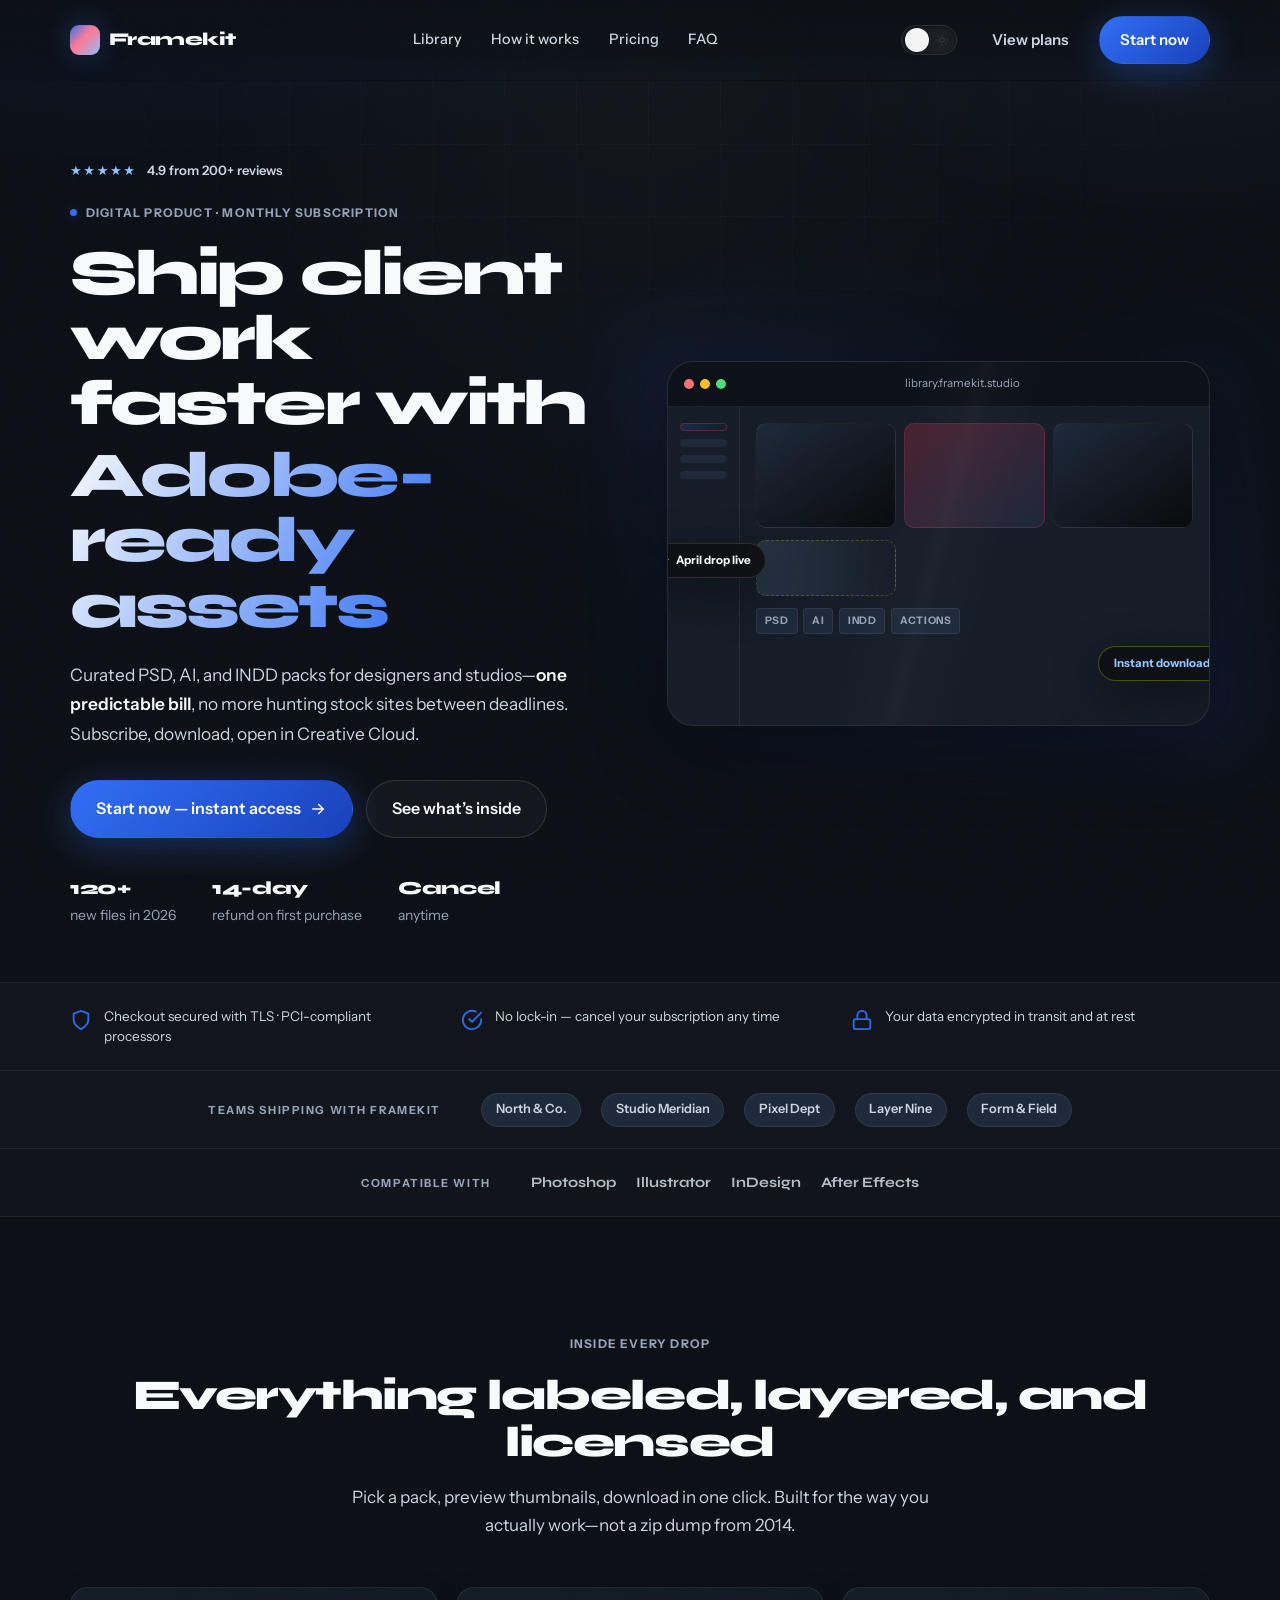
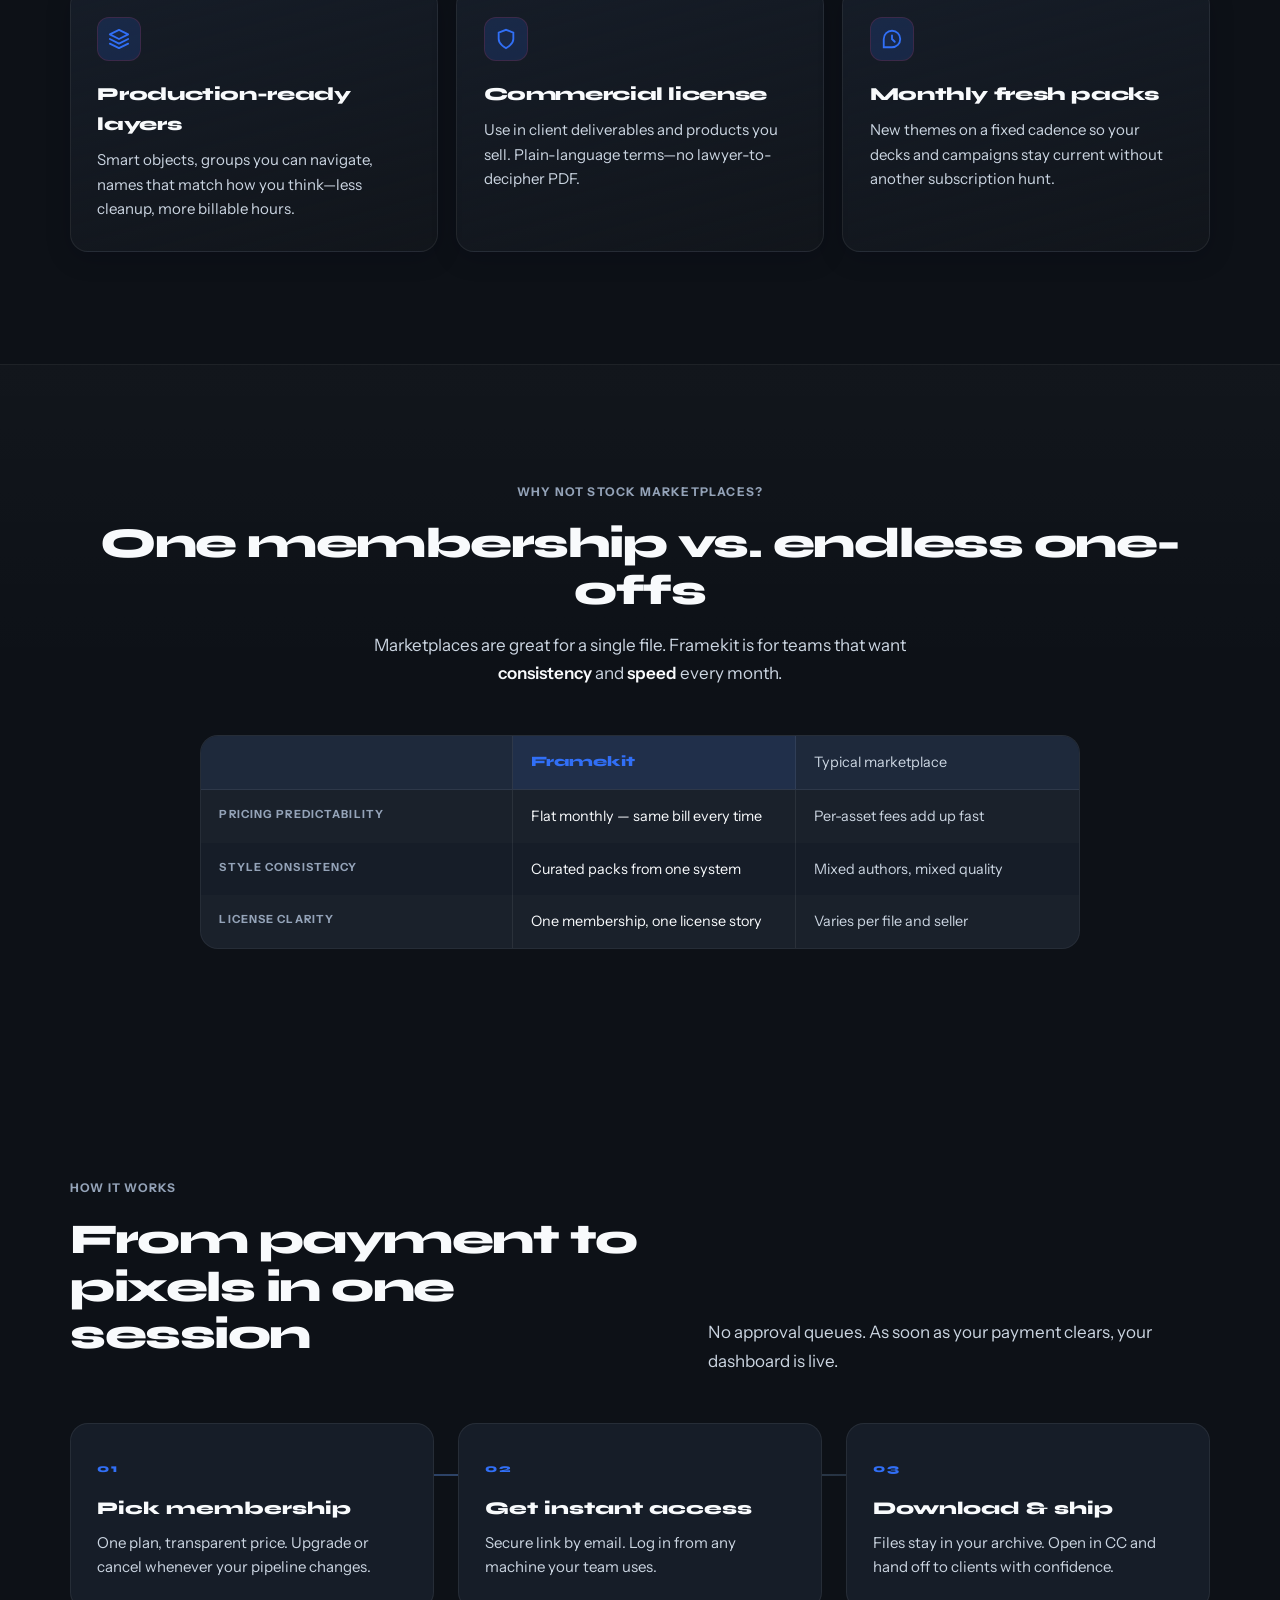
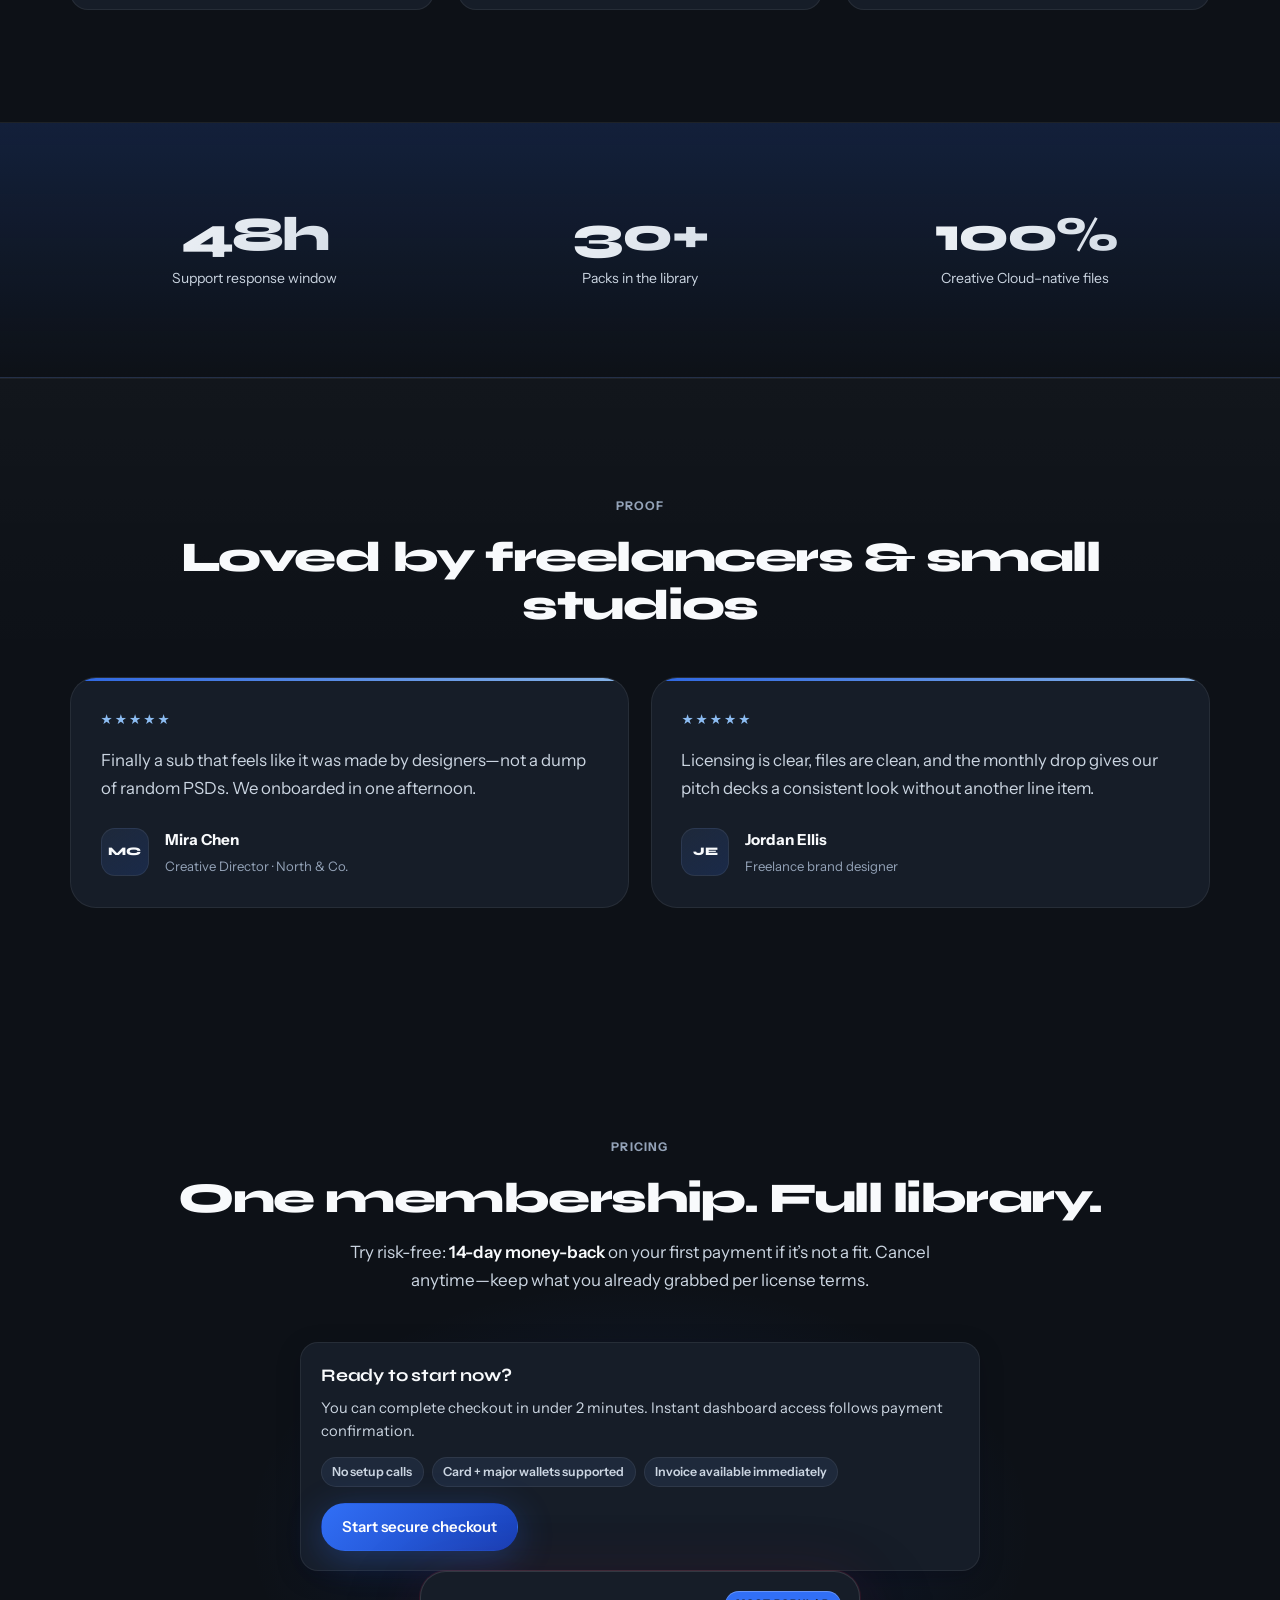
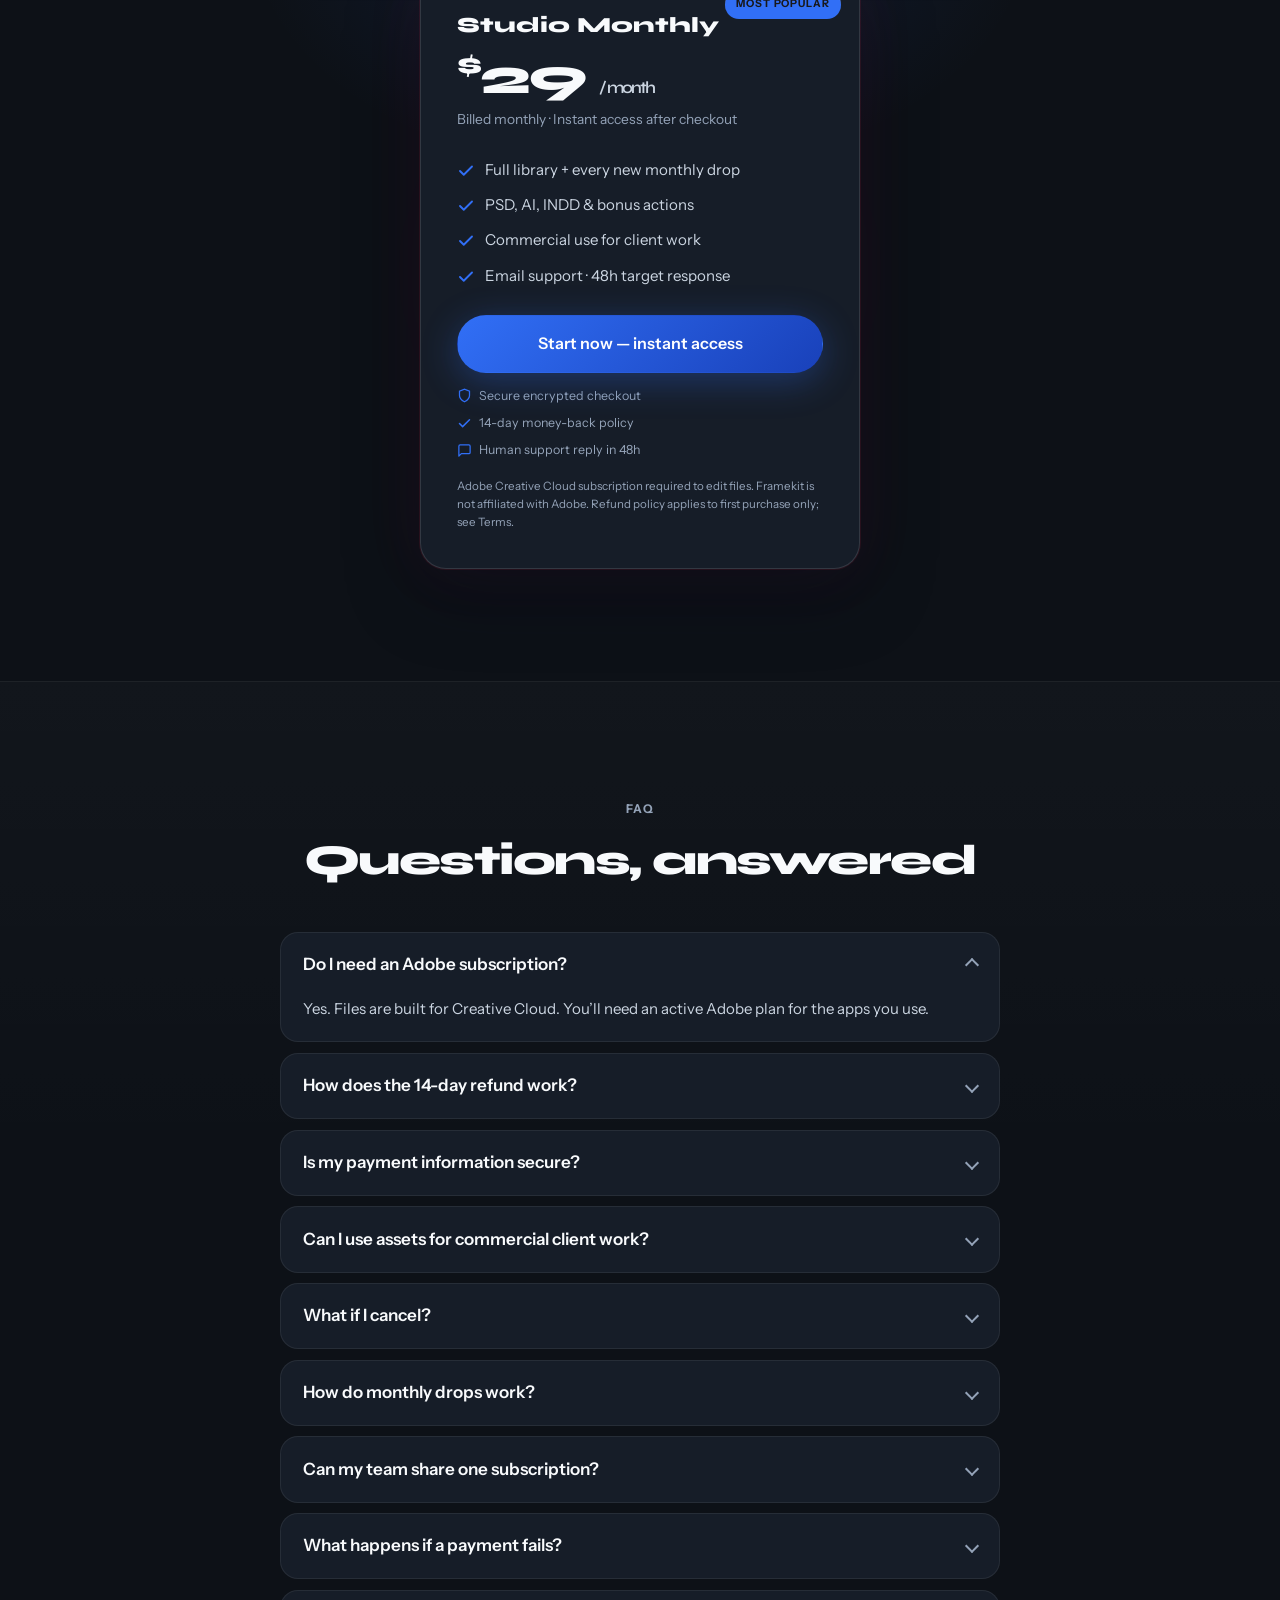
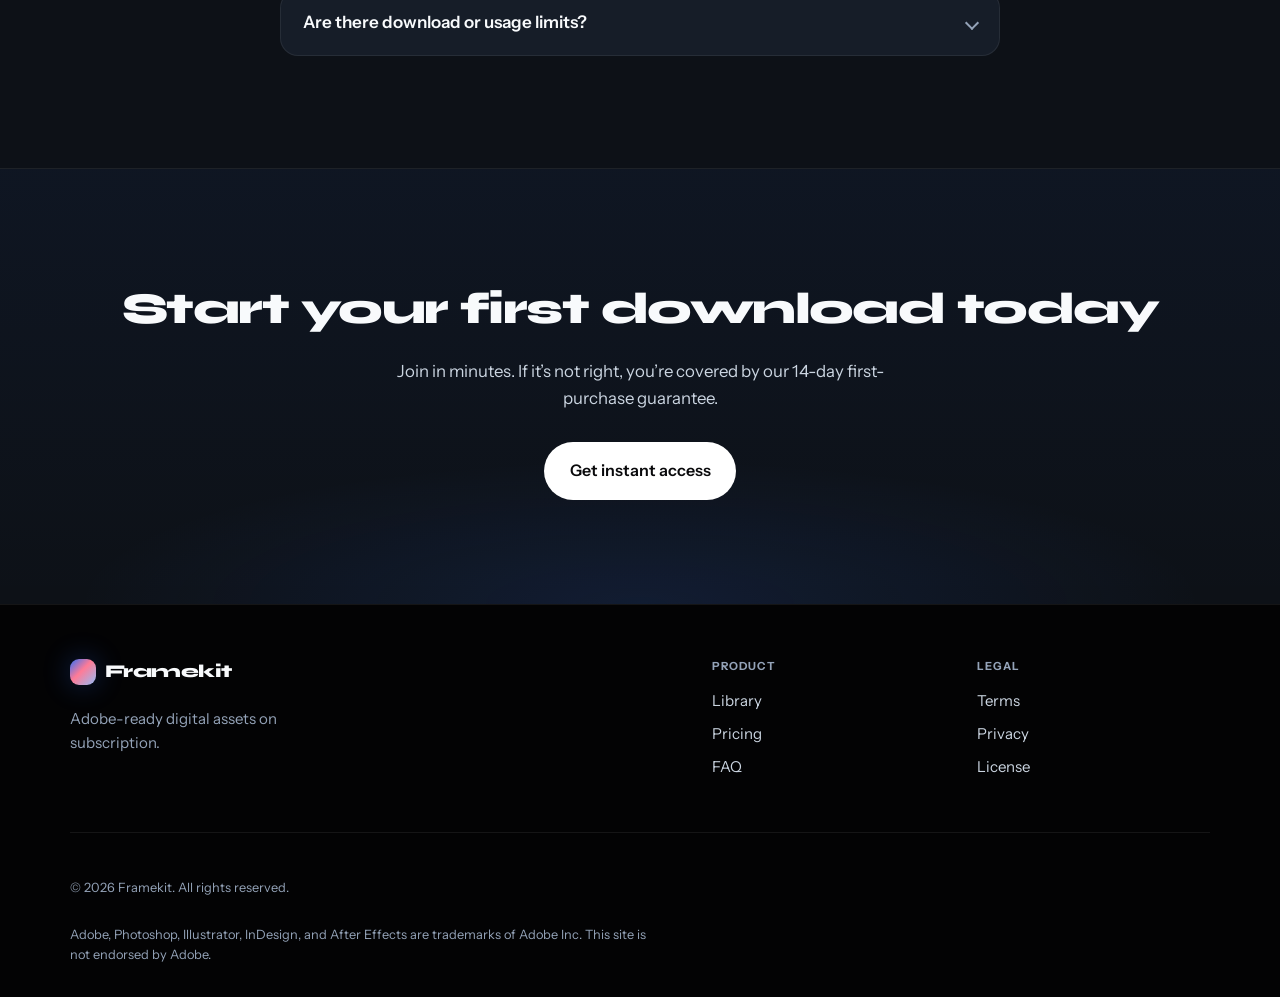
==== commit c7d3c79b: "Improve conversion UX around pricing and mobile CTA. Add an inline checkout-intent section, trust ba" ====
--- a/index.html
+++ b/index.html
@@ -31,6 +31,34 @@
     <a class="skip-link" href="#main">Skip to content</a>
     <div class="noise" aria-hidden="true"></div>
     <div class="nav-overlay" id="nav-overlay" aria-hidden="true"></div>
+    <div class="newsletter-overlay" id="newsletter-overlay" aria-hidden="true"></div>
+    <section
+      class="newsletter-modal"
+      id="newsletter-modal"
+      role="dialog"
+      aria-modal="true"
+      aria-labelledby="newsletter-title"
+      aria-describedby="newsletter-copy"
+      aria-hidden="true"
+      tabindex="-1"
+    >
+      <button type="button" class="newsletter-modal__close" id="newsletter-close" aria-label="Close newsletter popup">
+        <svg width="18" height="18" viewBox="0 0 24 24" fill="none" aria-hidden="true">
+          <path d="M18 6L6 18M6 6l12 12" stroke="currentColor" stroke-width="2.25" stroke-linecap="round" stroke-linejoin="round" />
+        </svg>
+      </button>
+      <p class="newsletter-modal__eyebrow">Newsletter</p>
+      <h2 class="newsletter-modal__title" id="newsletter-title">Get monthly creative drops</h2>
+      <p class="newsletter-modal__copy" id="newsletter-copy">
+        New Adobe-ready assets, workflow tips, and curated resources. No spam, unsubscribe anytime.
+      </p>
+      <form class="newsletter-modal__form" id="newsletter-form">
+        <label class="visually-hidden" for="newsletter-email">Email address</label>
+        <input id="newsletter-email" name="email" type="email" autocomplete="email" placeholder="you@studio.com" required />
+        <button class="btn btn--primary" type="submit">Subscribe</button>
+      </form>
+      <p class="newsletter-modal__footnote">By subscribing, you agree to our <a href="privacy.html">Privacy Policy</a>.</p>
+    </section>
     <button
       type="button"
       class="nav-menu-close"
@@ -383,6 +411,16 @@
               Try risk-free: <strong>14-day money-back</strong> on your first payment if it’s not a fit. Cancel anytime—keep what you already grabbed per license terms.
             </p>
           </header>
+          <section class="checkout-intent reveal" data-reveal aria-label="Checkout readiness">
+            <h3 class="checkout-intent__title">Ready to start now?</h3>
+            <p class="checkout-intent__copy">You can complete checkout in under 2 minutes. Instant dashboard access follows payment confirmation.</p>
+            <ul class="checkout-intent__list">
+              <li>No setup calls</li>
+              <li>Card + major wallets supported</li>
+              <li>Invoice available immediately</li>
+            </ul>
+            <a class="btn btn--primary" href="#">Start secure checkout</a>
+          </section>
           <div class="pricing">
             <div class="pricing__glow" aria-hidden="true"></div>
             <div class="pricing__card reveal" data-reveal>
@@ -412,6 +450,20 @@
                 </li>
               </ul>
               <a class="btn btn--primary btn--block btn--lg" href="#">Start now — instant access</a>
+              <ul class="pricing__trust" aria-label="Checkout trust signals">
+                <li>
+                  <svg width="15" height="15" viewBox="0 0 24 24" fill="none" aria-hidden="true"><path d="M12 22s8-4 8-10V5l-8-3-8 3v7c0 6 8 10 8 10z" stroke="currentColor" stroke-width="2"/></svg>
+                  Secure encrypted checkout
+                </li>
+                <li>
+                  <svg width="15" height="15" viewBox="0 0 24 24" fill="none" aria-hidden="true"><path d="M20 6L9 17l-5-5" stroke="currentColor" stroke-width="2.4" stroke-linecap="round" stroke-linejoin="round"/></svg>
+                  14-day money-back policy
+                </li>
+                <li>
+                  <svg width="15" height="15" viewBox="0 0 24 24" fill="none" aria-hidden="true"><path d="M21 15a2 2 0 0 1-2 2H7l-4 4V5a2 2 0 0 1 2-2h14a2 2 0 0 1 2 2z" stroke="currentColor" stroke-width="2" stroke-linecap="round" stroke-linejoin="round"/></svg>
+                  Human support reply in 48h
+                </li>
+              </ul>
               <p class="pricing__fine">Adobe Creative Cloud subscription required to edit files. Framekit is not affiliated with Adobe. Refund policy applies to first purchase only; see Terms.</p>
             </div>
           </div>
@@ -449,6 +501,18 @@
               <summary>How do monthly drops work?</summary>
               <p>New packs publish on the same day each month. You’ll get an email and they appear at the top of your dashboard.</p>
             </details>
+            <details class="faq__item reveal" data-reveal>
+              <summary>Can my team share one subscription?</summary>
+              <p>Subscriptions are intended per user/seat unless your plan explicitly includes team seats. Contact support for multi-seat options and billing.</p>
+            </details>
+            <details class="faq__item reveal" data-reveal>
+              <summary>What happens if a payment fails?</summary>
+              <p>We retry failed payments automatically and notify you by email. During an unresolved billing period, access may pause until payment is updated.</p>
+            </details>
+            <details class="faq__item reveal" data-reveal>
+              <summary>Are there download or usage limits?</summary>
+              <p>No artificial download caps for normal use. Abuse protections may trigger temporary limits to protect platform stability and licensing compliance.</p>
+            </details>
           </div>
         </div>
       </section>
@@ -483,9 +547,9 @@
           </div>
           <div>
             <p class="footer__label">Legal</p>
-            <a href="#">Terms</a>
-            <a href="#">Privacy</a>
-            <a href="#">License</a>
+            <a href="terms.html">Terms</a>
+            <a href="privacy.html">Privacy</a>
+            <a href="license.html">License</a>
           </div>
         </div>
       </div>
@@ -495,6 +559,11 @@
       </div>
     </footer>
 
+    <div class="mobile-sticky-cta" id="mobile-sticky-cta" aria-hidden="true">
+      <p class="mobile-sticky-cta__text">Start today — $29/month</p>
+      <a class="btn btn--primary btn--block" href="#">Start secure checkout</a>
+    </div>
+
     <script src="main.js"></script>
   </body>
 </html>
--- a/styles.css
+++ b/styles.css
@@ -166,6 +166,147 @@
   display: none;
 }
 
+/* Newsletter popup */
+.newsletter-overlay {
+  position: fixed;
+  inset: 0;
+  z-index: 96;
+  background: rgba(2, 6, 23, 0.55);
+  backdrop-filter: blur(8px);
+  -webkit-backdrop-filter: blur(8px);
+  opacity: 0;
+  pointer-events: none;
+  transition: opacity 0.28s ease;
+}
+
+html[data-theme="light"] .newsletter-overlay {
+  background: rgba(148, 163, 184, 0.35);
+}
+
+.newsletter-overlay.is-open {
+  opacity: 1;
+  pointer-events: auto;
+}
+
+.newsletter-modal {
+  position: fixed;
+  left: 50%;
+  top: 50%;
+  z-index: 97;
+  width: min(560px, calc(100vw - 2rem));
+  padding: 1.5rem;
+  border-radius: var(--radius-lg);
+  border: 1px solid var(--border-strong);
+  background: var(--bg-elevated);
+  box-shadow: var(--shadow-soft);
+  opacity: 0;
+  visibility: hidden;
+  pointer-events: none;
+  transform: translate(-50%, -48%) scale(0.97);
+  transition: opacity 0.3s ease, transform 0.3s var(--ease-out), visibility 0s linear 0.3s;
+}
+
+.newsletter-modal.is-open {
+  opacity: 1;
+  visibility: visible;
+  pointer-events: auto;
+  transform: translate(-50%, -50%) scale(1);
+  transition: opacity 0.3s ease, transform 0.3s var(--ease-out);
+}
+
+.newsletter-modal__close {
+  position: absolute;
+  top: 0.75rem;
+  right: 0.75rem;
+  width: 38px;
+  height: 38px;
+  border-radius: 999px;
+  border: 1px solid var(--border);
+  background: var(--surface);
+  color: var(--text);
+  display: grid;
+  place-items: center;
+  cursor: pointer;
+}
+
+.newsletter-modal__close:hover {
+  background: var(--surface-hover);
+}
+
+.newsletter-modal__eyebrow {
+  margin: 0 0 0.35rem;
+  font-size: 0.75rem;
+  letter-spacing: 0.1em;
+  text-transform: uppercase;
+  color: var(--text-dim);
+  font-weight: 700;
+}
+
+.newsletter-modal__title {
+  margin: 0 0 0.45rem;
+  font-family: var(--font-display);
+  font-size: clamp(1.35rem, 3vw, 1.8rem);
+  letter-spacing: -0.02em;
+}
+
+.newsletter-modal__copy {
+  margin: 0 0 1rem;
+  color: var(--text-muted);
+  font-size: 0.96rem;
+}
+
+.newsletter-modal__form {
+  display: grid;
+  grid-template-columns: 1fr auto;
+  gap: 0.6rem;
+}
+
+.newsletter-modal__form input {
+  min-height: 46px;
+  border-radius: 999px;
+  border: 1px solid var(--border);
+  background: var(--surface);
+  color: var(--text);
+  padding: 0 1rem;
+  font: inherit;
+}
+
+.newsletter-modal__form input::placeholder {
+  color: var(--text-dim);
+}
+
+.newsletter-modal__form input:focus-visible {
+  outline: 2px solid var(--accent);
+  outline-offset: 2px;
+}
+
+.newsletter-modal__footnote {
+  margin: 0.7rem 0 0;
+  color: var(--text-dim);
+  font-size: 0.78rem;
+}
+
+.newsletter-modal__footnote a {
+  color: var(--accent);
+}
+
+@media (max-width: 640px) {
+  .newsletter-modal {
+    width: calc(100vw - 1.25rem);
+    padding: 1.15rem;
+    border-radius: var(--radius);
+  }
+
+  .newsletter-modal__form {
+    grid-template-columns: 1fr;
+  }
+
+  .newsletter-modal__form .btn {
+    width: 100%;
+    min-height: 46px;
+  }
+}
+
 img {
   max-width: 100%;
   height: auto;
@@ -1681,6 +1822,9 @@
 .pricing {
   position: relative;
   display: flex;
+  flex-direction: column;
+  gap: 1.1rem;
+  align-items: center;
   justify-content: center;
 }
 
@@ -1798,11 +1942,129 @@
   color: var(--accent);
 }
 
+.checkout-intent {
+  width: min(680px, 100%);
+  margin: 0 auto;
+  border: 1px solid var(--border);
+  background: var(--bg-elevated);
+  border-radius: var(--radius);
+  padding: 1.2rem 1.25rem;
+  box-shadow: var(--shadow-card);
+}
+
+.checkout-intent__title {
+  margin: 0 0 0.35rem;
+  font-family: var(--font-display);
+  font-size: 1.1rem;
+  letter-spacing: -0.01em;
+}
+
+.checkout-intent__copy {
+  margin: 0;
+  color: var(--text-muted);
+  font-size: 0.92rem;
+}
+
+.checkout-intent__list {
+  margin: 0.8rem 0 1rem;
+  padding: 0;
+  list-style: none;
+  display: flex;
+  flex-wrap: wrap;
+  gap: 0.5rem;
+}
+
+.checkout-intent__list li {
+  padding: 0.25rem 0.65rem;
+  border-radius: 999px;
+  border: 1px solid var(--border);
+  background: var(--surface);
+  font-size: 0.78rem;
+  color: var(--text-muted);
+  font-weight: 600;
+}
+
+.pricing__trust {
+  margin: 0.8rem 0 0;
+  padding: 0;
+  list-style: none;
+  display: grid;
+  gap: 0.45rem;
+}
+
+.pricing__trust li {
+  display: flex;
+  align-items: center;
+  gap: 0.45rem;
+  font-size: 0.78rem;
+  color: var(--text-dim);
+}
+
+.pricing__trust svg {
+  color: var(--accent);
+  flex-shrink: 0;
+}
+
 .pricing__fine {
   margin: 1.1rem 0 0;
   font-size: 0.72rem;
   line-height: 1.55;
   color: var(--text-dim);
+}
+
+.mobile-sticky-cta {
+  display: none;
+}
+
+@media (max-width: 899px) {
+  .mobile-sticky-cta {
+    position: fixed;
+    left: 0;
+    right: 0;
+    bottom: 0;
+    z-index: 88;
+    display: grid;
+    gap: 0.5rem;
+    padding: 0.7rem 0.85rem max(0.85rem, env(safe-area-inset-bottom, 0px));
+    background: rgba(13, 17, 23, 0.92);
+    backdrop-filter: blur(10px);
+    -webkit-backdrop-filter: blur(10px);
+    border-top: 1px solid var(--border);
+    transform: translateY(115%);
+    opacity: 0;
+    pointer-events: none;
+    transition: transform 0.28s var(--ease-out), opacity 0.28s var(--ease-out);
+  }
+
+  html[data-theme="light"] .mobile-sticky-cta {
+    background: rgba(248, 250, 252, 0.96);
+  }
+
+  .mobile-sticky-cta.is-visible {
+    transform: translateY(0);
+    opacity: 1;
+    pointer-events: auto;
+  }
+
+  .mobile-sticky-cta__text {
+    margin: 0;
+    font-size: 0.78rem;
+    color: var(--text-dim);
+    text-align: center;
+    font-weight: 600;
+    letter-spacing: 0.02em;
+  }
+
+  body.has-mobile-sticky-cta {
+    padding-bottom: 104px;
+  }
+
+  body.menu-open .mobile-sticky-cta,
+  .newsletter-modal.is-open ~ .mobile-sticky-cta {
+    opacity: 0 !important;
+    pointer-events: none !important;
+    transform: translateY(115%) !important;
+  }
 }
 
 /* FAQ */
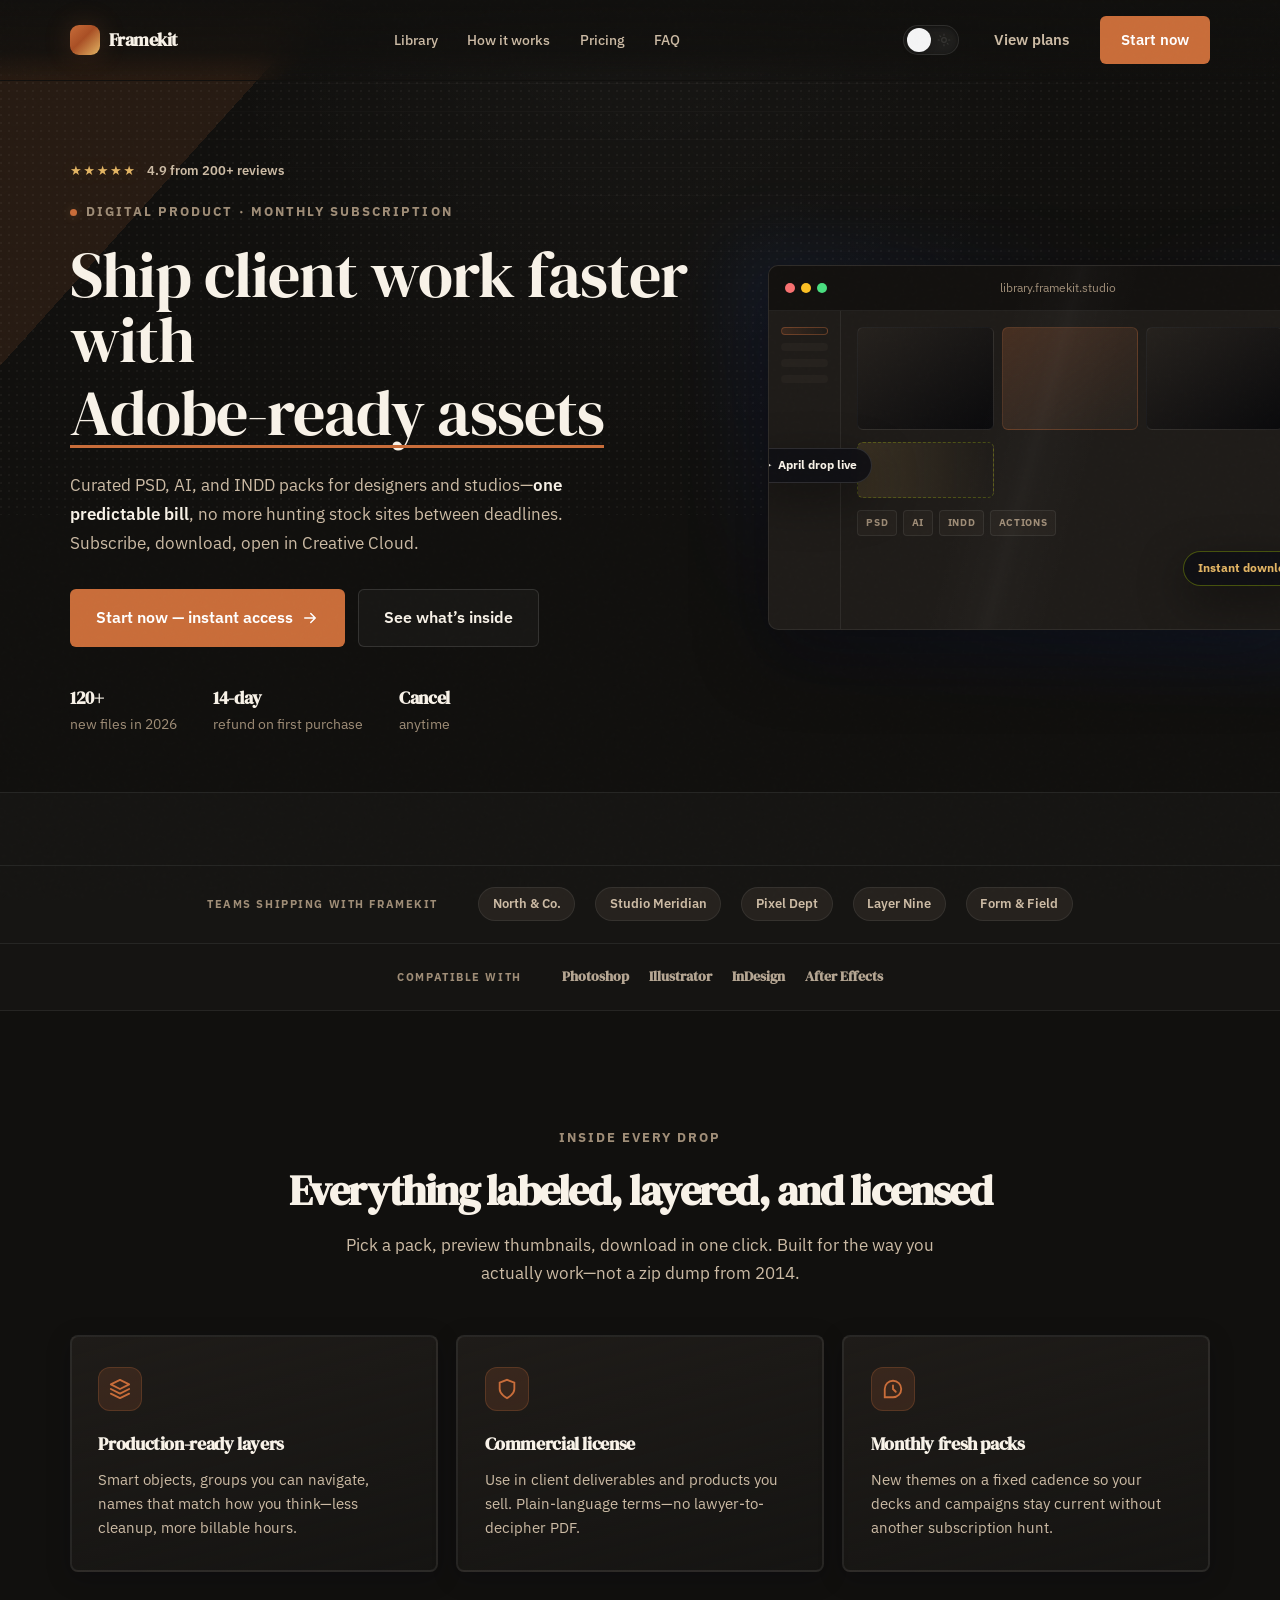
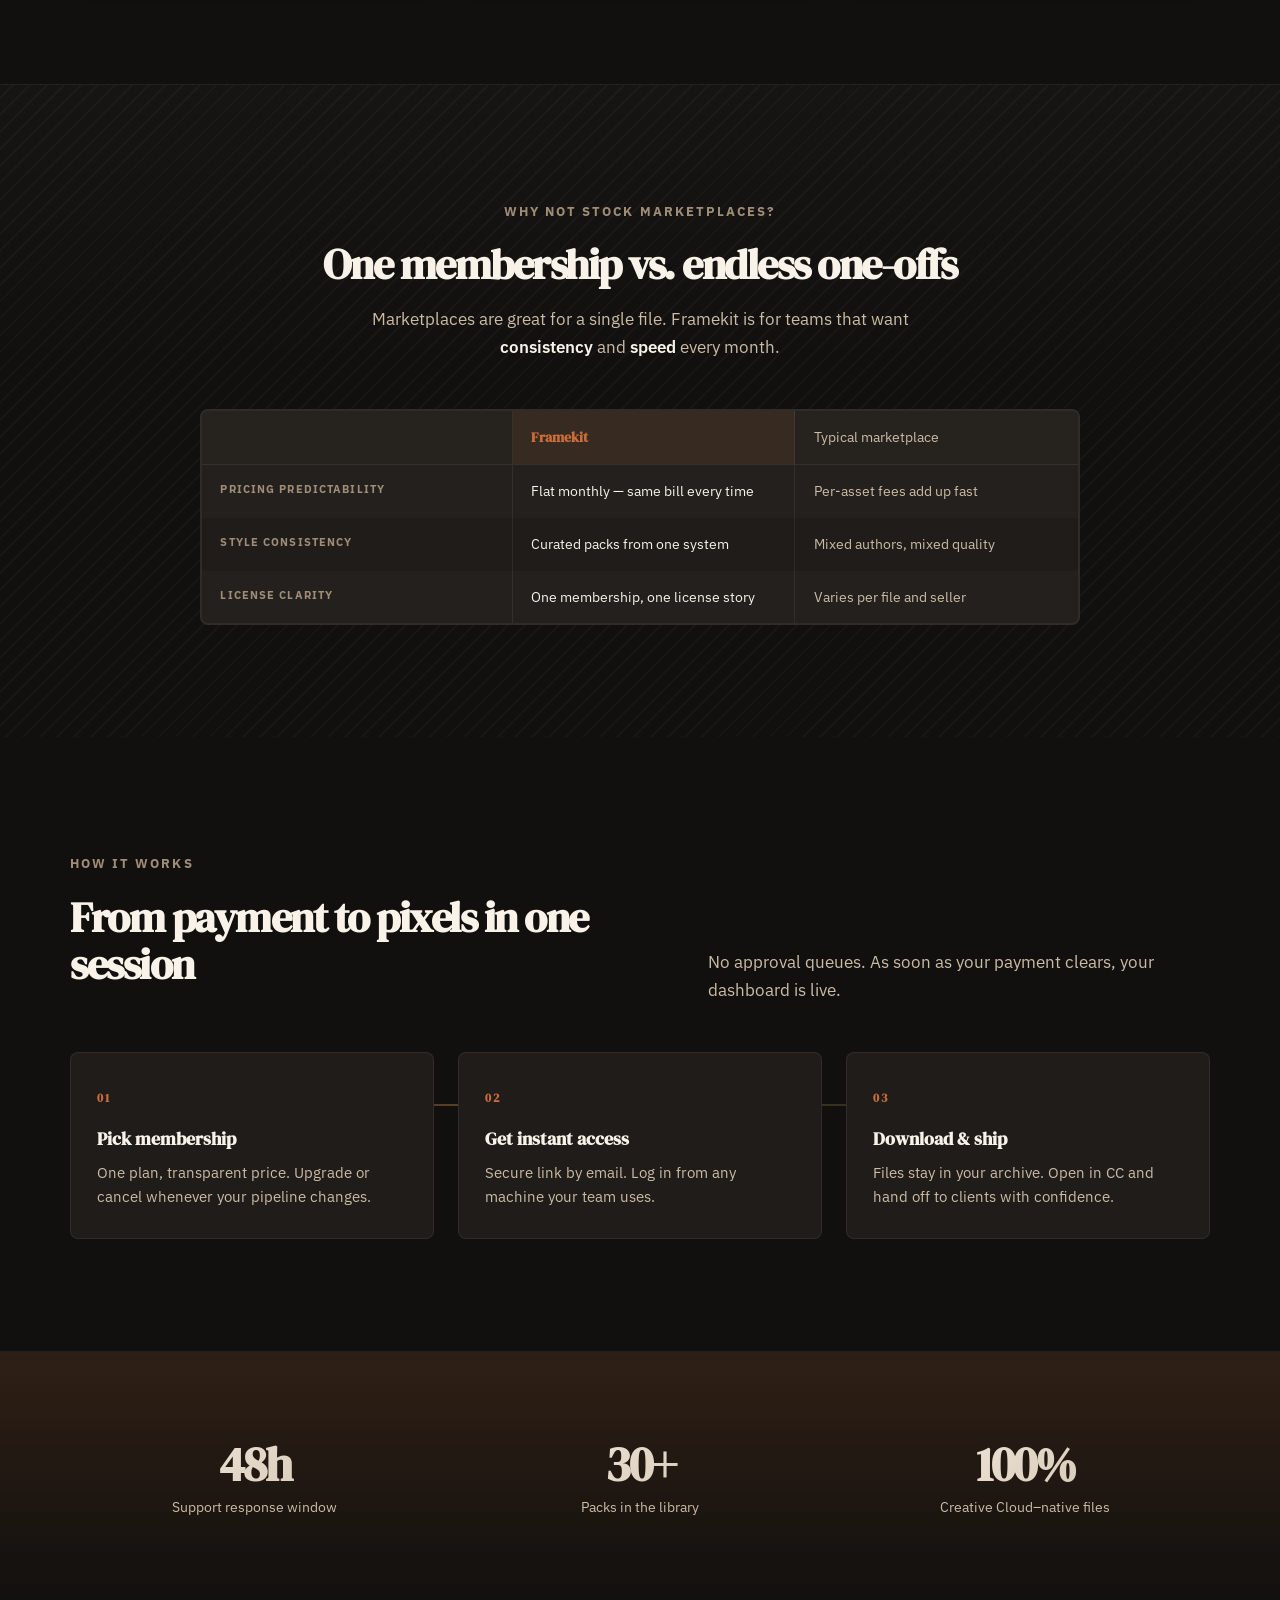
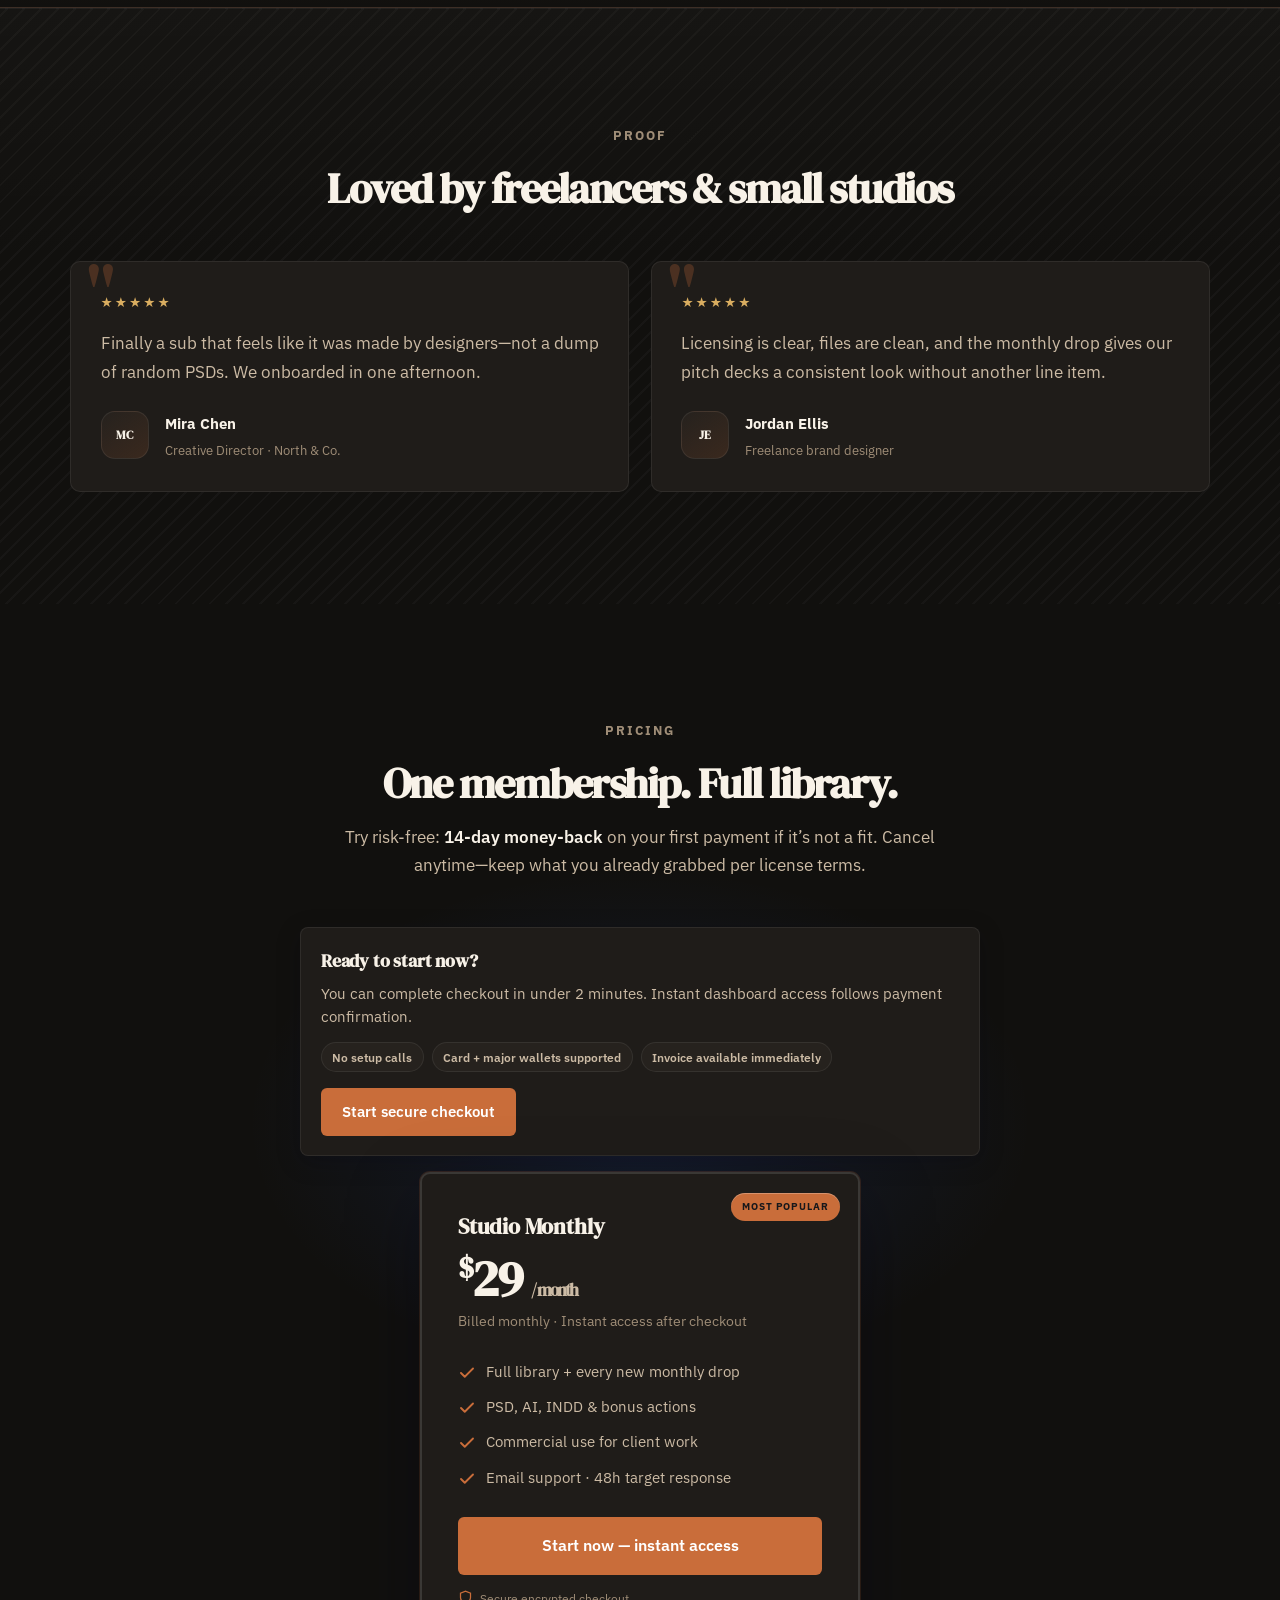
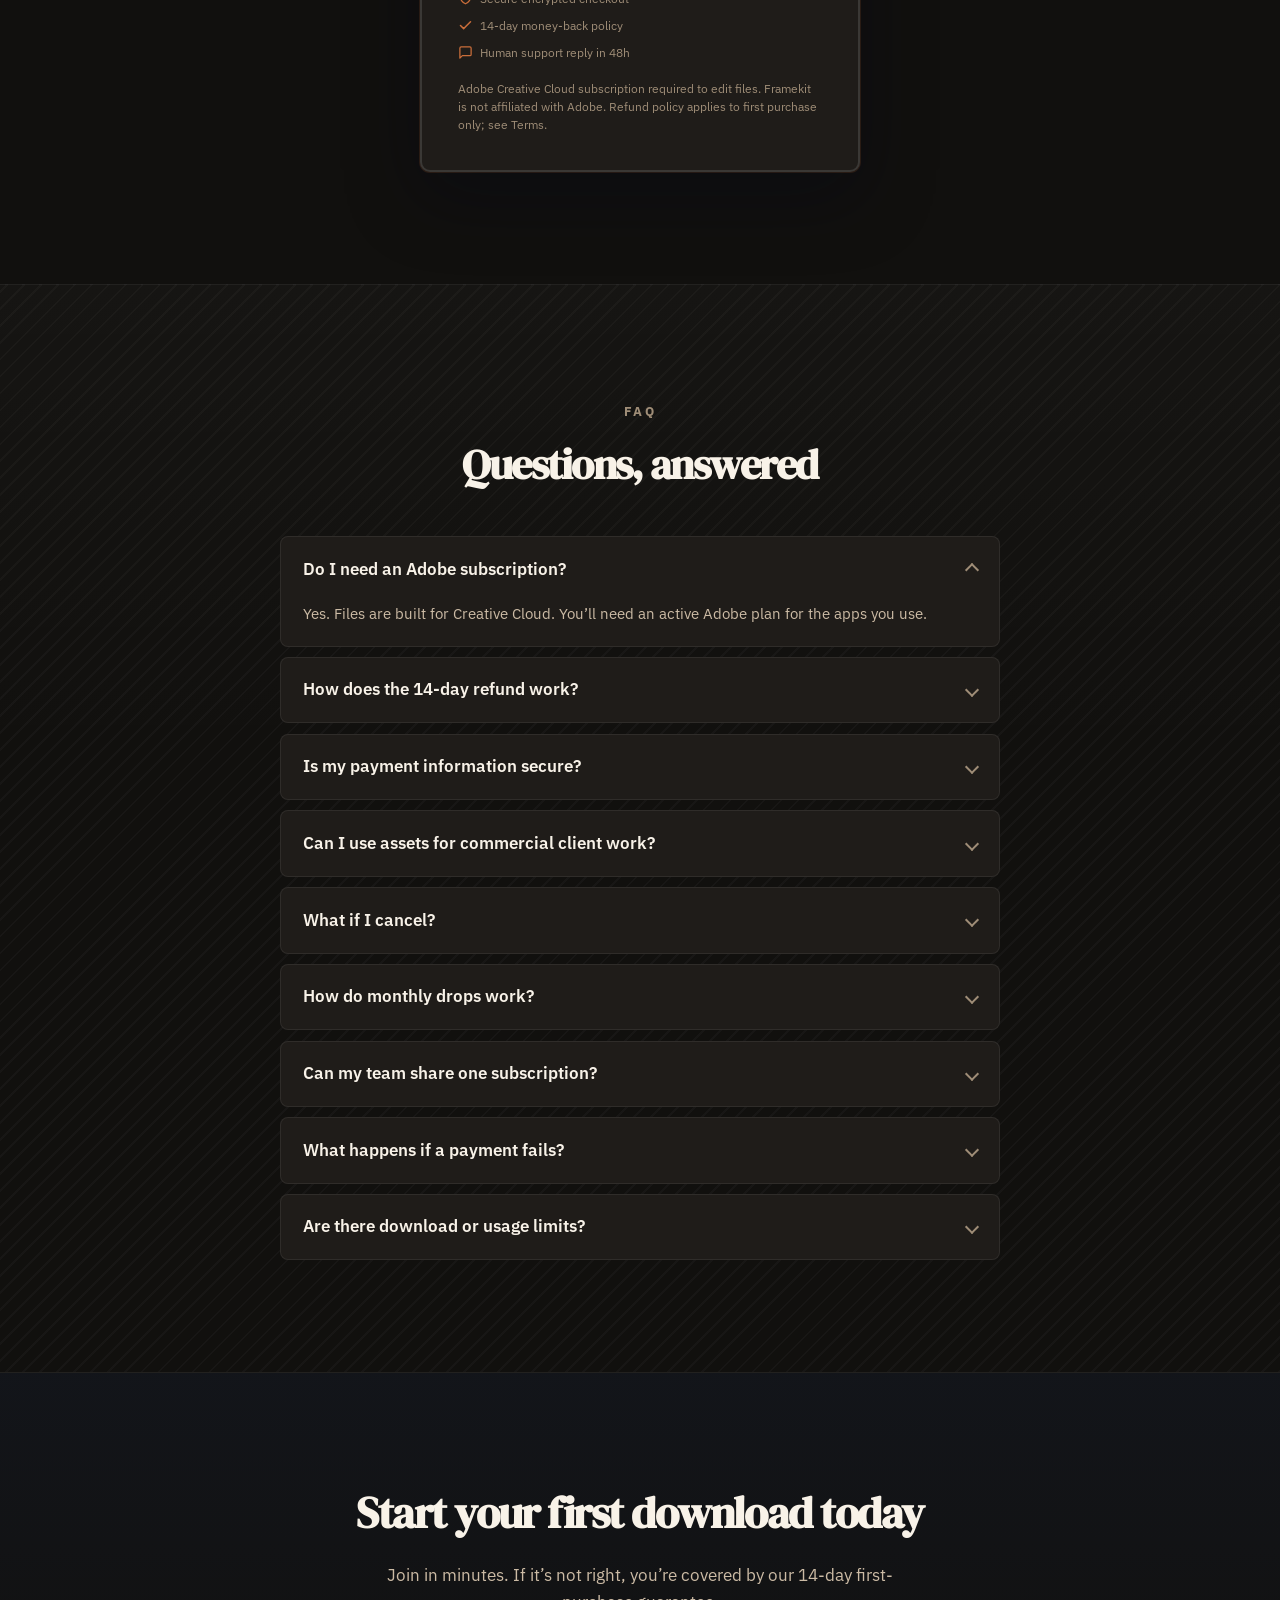
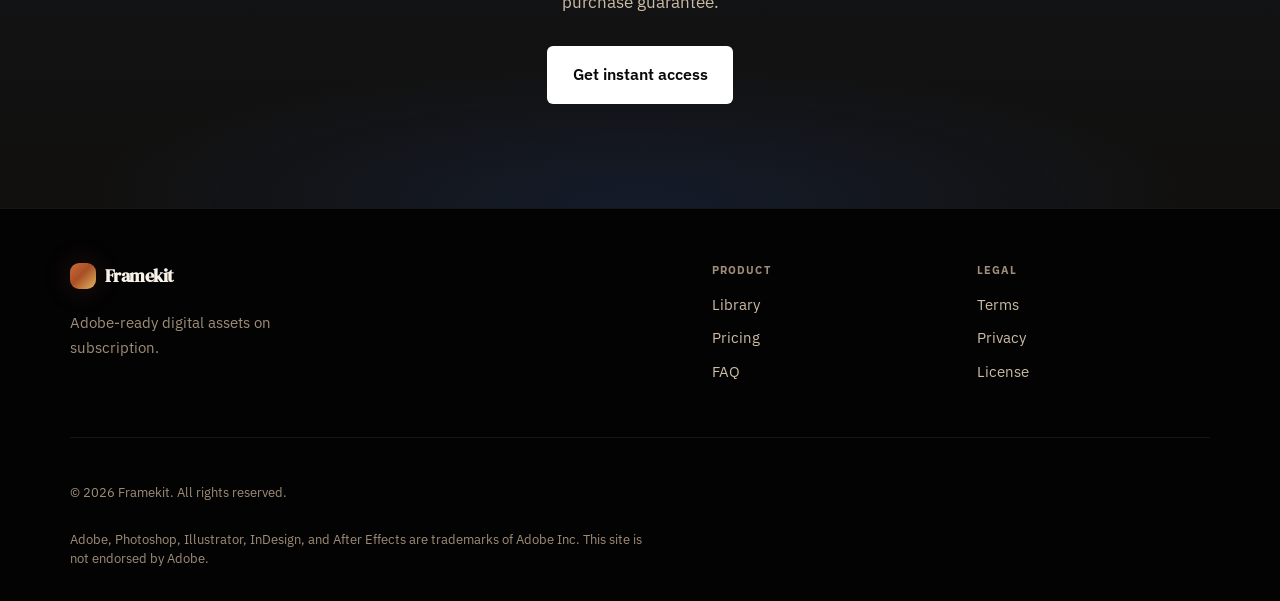
==== commit ae8d704a: "Landing page: mobile footer, sticky CTA, newsletter popup, theme and UX polish Made-with: Cursor" ====
--- a/index.html
+++ b/index.html
@@ -22,13 +22,19 @@
     <link rel="preconnect" href="https://fonts.googleapis.com" />
     <link rel="preconnect" href="https://fonts.gstatic.com" crossorigin />
     <link
-      href="https://fonts.googleapis.com/css2?family=Instrument+Sans:ital,wght@0,400..700;1,400..700&family=Syne:wght@400..800&display=swap"
+      href="https://fonts.googleapis.com/css2?family=DM+Serif+Display:ital@0;1&family=IBM+Plex+Sans:wght@400;500;600;700&display=swap"
       rel="stylesheet"
     />
     <link rel="stylesheet" href="styles.css" />
   </head>
-  <body>
+  <body class="is-preloading">
     <a class="skip-link" href="#main">Skip to content</a>
+    <div class="preloader" id="preloader" aria-hidden="true">
+      <div class="preloader__content">
+        <p class="preloader__wordmark" aria-hidden="true">Framekit</p>
+        <p class="preloader__label">Loading</p>
+      </div>
+    </div>
     <div class="noise" aria-hidden="true"></div>
     <div class="nav-overlay" id="nav-overlay" aria-hidden="true"></div>
     <div class="newsletter-overlay" id="newsletter-overlay" aria-hidden="true"></div>
--- a/styles.css
+++ b/styles.css
@@ -1,36 +1,36 @@
 /* Framekit — design system */
 :root {
   color-scheme: dark;
-  --bg-deep: #0d1117;
-  --bg: #111827;
-  --bg-elevated: #161d28;
-  --surface: #1e293b;
-  --surface-hover: #283548;
+  --bg-deep: #11100e;
+  --bg: #171513;
+  --bg-elevated: #1f1c19;
+  --surface: #26221e;
+  --surface-hover: #302a24;
   --border: rgba(255, 255, 255, 0.07);
   --border-strong: rgba(255, 255, 255, 0.12);
-  --text: #f8fafc;
-  --text-muted: #cbd5e1;
-  --text-dim: #94a3b8;
-  --accent: #316ff6;
-  --accent-2: #1941ba;
-  --accent-soft: rgba(49, 111, 246, 0.16);
-  --accent-glow: rgba(49, 111, 246, 0.32);
-  --lime: #93c5fd;
-  --lime-badge: #316ff6;
-  --lime-end: #92bdf9;
-  --lime-dim: rgba(147, 197, 253, 0.14);
-  --lime-star-shadow: 0 0 20px rgba(49, 111, 246, 0.24);
-  --lime-dot-shadow: 0 0 12px rgba(49, 111, 246, 0.32);
+  --text: #f8f2e8;
+  --text-muted: #ccbba5;
+  --text-dim: #9f8d77;
+  --accent: #c96d3a;
+  --accent-2: #a94f25;
+  --accent-soft: rgba(201, 109, 58, 0.16);
+  --accent-glow: rgba(201, 109, 58, 0.2);
+  --lime: #e3b564;
+  --lime-badge: #c96d3a;
+  --lime-end: #e3b564;
+  --lime-dim: rgba(227, 181, 100, 0.14);
+  --lime-star-shadow: 0 0 16px rgba(227, 181, 100, 0.2);
+  --lime-dot-shadow: 0 0 10px rgba(227, 181, 100, 0.25);
   --toggle-track: rgba(255, 255, 255, 0.06);
   --toggle-thumb: #f4f4f5;
   --toggle-moon: rgba(255, 255, 255, 0.35);
   --toggle-sun: rgba(255, 255, 255, 0.35);
   --toggle-active: #fff;
-  --radius-sm: 10px;
-  --radius: 18px;
-  --radius-lg: 26px;
-  --font-display: "Syne", system-ui, sans-serif;
-  --font-body: "Instrument Sans", system-ui, sans-serif;
+  --radius-sm: 6px;
+  --radius: 8px;
+  --radius-lg: 10px;
+  --font-display: "DM Serif Display", Georgia, serif;
+  --font-body: "IBM Plex Sans", system-ui, sans-serif;
   --shadow-soft: 0 24px 72px rgba(2, 6, 23, 0.35);
   --shadow-card: 0 6px 24px rgba(2, 6, 23, 0.22);
   --space-1: 8px;
@@ -42,13 +42,13 @@
   --space-7: 64px;
   --ease-out: cubic-bezier(0.22, 1, 0.36, 1);
   --ease-spring: cubic-bezier(0.34, 1.56, 0.64, 1);
-  --nav-bg: linear-gradient(to bottom, rgba(13, 17, 23, 0.94), rgba(13, 17, 23, 0.78) 65%, transparent);
-  --nav-bg-solid: rgba(13, 17, 23, 0.9);
+  --nav-bg: linear-gradient(to bottom, rgba(17, 16, 14, 0.94), rgba(17, 16, 14, 0.78) 65%, transparent);
+  --nav-bg-solid: rgba(17, 16, 14, 0.9);
   --hero-grid-line: rgba(255, 255, 255, 0.028);
-  --hero-title-accent-1: #f8fafc;
-  --mesh-a: rgba(49, 111, 246, 0.11);
-  --mesh-b: rgba(146, 189, 249, 0.08);
-  --mesh-c: rgba(49, 111, 246, 0.06);
+  --hero-title-accent-1: #f8f2e8;
+  --mesh-a: rgba(201, 109, 58, 0.08);
+  --mesh-b: rgba(227, 181, 100, 0.08);
+  --mesh-c: rgba(201, 109, 58, 0.05);
   --btn-outline-bg: rgba(255, 255, 255, 0.03);
   --btn-outline-bg-hover: rgba(255, 255, 255, 0.07);
   --btn-light-bg: #fff;
@@ -67,43 +67,43 @@
   --menu-sheet-shadow: 0 -12px 48px rgba(0, 0, 0, 0.55);
   --noise-opacity: 0.012;
   --ring: rgba(49, 111, 246, 0.2);
-  --compare-highlight: rgba(49, 111, 246, 0.08);
+  --compare-highlight: rgba(201, 109, 58, 0.1);
 }
 
 html[data-theme="light"] {
   color-scheme: light;
-  --bg-deep: #f8fafc;
-  --bg: #ffffff;
-  --bg-elevated: #f1f5f9;
-  --surface: #e2e8f0;
-  --surface-hover: #dbe4ef;
+  --bg-deep: #f6f1e8;
+  --bg: #fffdf8;
+  --bg-elevated: #f0e9dd;
+  --surface: #e6dece;
+  --surface-hover: #ddd1bf;
   --border: rgba(30, 41, 59, 0.12);
   --border-strong: rgba(30, 41, 59, 0.2);
-  --text: #0f172a;
-  --text-muted: #334155;
-  --text-dim: #64748b;
-  --accent-soft: rgba(49, 111, 246, 0.12);
-  --accent-glow: rgba(49, 111, 246, 0.2);
+  --text: #1e1a15;
+  --text-muted: #4f4539;
+  --text-dim: #7a6a57;
+  --accent-soft: rgba(201, 109, 58, 0.12);
+  --accent-glow: rgba(201, 109, 58, 0.18);
   --shadow-soft: 0 24px 64px rgba(15, 23, 42, 0.1);
   --shadow-card: 0 8px 24px rgba(15, 23, 42, 0.08);
-  --lime: #1941ba;
-  --lime-badge: #316ff6;
-  --lime-end: #92bdf9;
-  --lime-dim: rgba(49, 111, 246, 0.12);
-  --lime-star-shadow: 0 1px 0 rgba(255, 255, 255, 0.65), 0 0 0 1px rgba(25, 65, 186, 0.1);
-  --lime-dot-shadow: 0 0 0 2px rgba(255, 255, 255, 0.9), 0 2px 8px rgba(49, 111, 246, 0.2);
+  --lime: #8b5c2f;
+  --lime-badge: #c96d3a;
+  --lime-end: #e3b564;
+  --lime-dim: rgba(139, 92, 47, 0.12);
+  --lime-star-shadow: 0 1px 0 rgba(255, 255, 255, 0.65), 0 0 0 1px rgba(139, 92, 47, 0.1);
+  --lime-dot-shadow: 0 0 0 2px rgba(255, 255, 255, 0.9), 0 2px 8px rgba(139, 92, 47, 0.2);
   --toggle-track: rgba(0, 0, 0, 0.06);
   --toggle-thumb: #ffffff;
   --toggle-moon: rgba(0, 0, 0, 0.22);
   --toggle-sun: rgba(0, 0, 0, 0.22);
-  --toggle-active: #316ff6;
+  --toggle-active: #a94f25;
   --nav-bg: linear-gradient(to bottom, rgba(248, 250, 252, 0.96), rgba(248, 250, 252, 0.9) 65%, transparent);
   --nav-bg-solid: rgba(255, 255, 255, 0.92);
   --hero-grid-line: rgba(15, 23, 42, 0.055);
-  --hero-title-accent-1: #0f172a;
-  --mesh-a: rgba(49, 111, 246, 0.06);
-  --mesh-b: rgba(146, 189, 249, 0.07);
-  --mesh-c: rgba(49, 111, 246, 0.05);
+  --hero-title-accent-1: #1e1a15;
+  --mesh-a: rgba(201, 109, 58, 0.05);
+  --mesh-b: rgba(227, 181, 100, 0.07);
+  --mesh-c: rgba(201, 109, 58, 0.04);
   --btn-outline-bg: rgba(0, 0, 0, 0.04);
   --btn-outline-bg-hover: rgba(0, 0, 0, 0.08);
   --btn-light-bg: #111118;
@@ -121,8 +121,8 @@
   --pricing-section-glow: radial-gradient(ellipse, rgba(49, 111, 246, 0.1), transparent 62%);
   --menu-sheet-shadow: 0 -12px 48px rgba(0, 0, 0, 0.1);
   --noise-opacity: 0.02;
-  --ring: rgba(49, 111, 246, 0.2);
-  --compare-highlight: rgba(49, 111, 246, 0.06);
+  --ring: rgba(201, 109, 58, 0.18);
+  --compare-highlight: rgba(201, 109, 58, 0.08);
 }
 
 *,
@@ -146,6 +146,56 @@
   background: var(--bg-deep);
   -webkit-font-smoothing: antialiased;
   overflow-x: clip;
+}
+
+body.is-preloading {
+  overflow: hidden;
+}
+
+/* Initial page preloader */
+.preloader {
+  position: fixed;
+  inset: 0;
+  z-index: 10001;
+  display: grid;
+  place-items: center;
+  background: var(--bg-deep);
+  transition: opacity 0.35s var(--ease-out), visibility 0s linear 0.35s;
+}
+
+.preloader__content {
+  display: grid;
+  justify-items: center;
+  gap: 0.45rem;
+}
+
+.preloader__wordmark {
+  margin: 0;
+  font-family: var(--font-display);
+  font-size: clamp(1.5rem, 4vw, 2rem);
+  letter-spacing: 0.01em;
+  color: var(--text);
+}
+
+.preloader__label {
+  margin: 0;
+  font-size: 0.7rem;
+  letter-spacing: 0.06em;
+  text-transform: uppercase;
+  color: var(--text-dim);
+  font-weight: 700;
+}
+
+.preloader.is-hidden {
+  opacity: 0;
+  visibility: hidden;
+  pointer-events: none;
+}
+
+@media (prefers-reduced-motion: reduce) {
+  .preloader {
+    transition: none;
+  }
 }
 
 .noise {
@@ -402,7 +452,7 @@
   width: 30px;
   height: 30px;
   border-radius: 9px;
-  background: linear-gradient(135deg, var(--accent), #ff7b96 45%, var(--lime-end));
+  background: linear-gradient(135deg, var(--accent), var(--accent-2) 45%, var(--lime-end));
   box-shadow: 0 0 28px var(--accent-glow);
 }
 
@@ -795,7 +845,7 @@
   font-family: var(--font-body);
   font-size: 0.9375rem;
   font-weight: 600;
-  border-radius: 999px;
+  border-radius: 6px;
   border: 1px solid transparent;
   cursor: pointer;
   transition: transform 0.2s var(--ease-out), background 0.25s, border-color 0.25s, box-shadow 0.25s;
@@ -806,29 +856,20 @@
 }
 
 .btn--primary {
-  background: linear-gradient(135deg, var(--accent), var(--accent-2));
+  background: var(--accent);
   color: #fff;
-  box-shadow: 0 8px 36px var(--accent-glow);
+  box-shadow: none;
   position: relative;
   overflow: hidden;
 }
 
 .btn--primary::after {
-  content: "";
-  position: absolute;
-  inset: 0;
-  background: linear-gradient(120deg, transparent 40%, rgba(255, 255, 255, 0.18), transparent 60%);
-  transform: translateX(-100%);
-  transition: transform 0.4s var(--ease-out);
-  opacity: 0.45;
-}
-
-.btn--primary:hover::after {
-  transform: translateX(100%);
+  content: none;
 }
 
 .btn--primary:hover {
-  box-shadow: 0 12px 44px rgba(255, 51, 87, 0.45);
+  box-shadow: 4px 4px 0 currentColor;
+  transform: translate(-1px, -1px);
 }
 
 .btn--ghost {
@@ -880,10 +921,10 @@
   position: absolute;
   inset: -20% -10% auto;
   height: 85%;
-  background:
-    radial-gradient(ellipse 70% 50% at 20% 20%, var(--mesh-a), transparent 50%),
-    radial-gradient(ellipse 50% 40% at 85% 30%, var(--mesh-b), transparent 50%),
-    radial-gradient(ellipse 40% 35% at 60% 70%, var(--mesh-c), transparent 50%);
+  background-image:
+    radial-gradient(circle at 1px 1px, color-mix(in srgb, var(--text) 8%, transparent) 1px, transparent 0),
+    linear-gradient(132deg, color-mix(in srgb, var(--accent) 22%, transparent) 0 28%, transparent 28% 100%);
+  background-size: 8px 8px, 100% 100%;
   pointer-events: none;
   opacity: 0.55;
 }
@@ -906,10 +947,12 @@
 .hero__grid {
   position: absolute;
   inset: 0;
-  background-image:
-    linear-gradient(var(--hero-grid-line) 1px, transparent 1px),
-    linear-gradient(90deg, var(--hero-grid-line) 1px, transparent 1px);
-  background-size: 72px 72px;
+  background-image: repeating-linear-gradient(
+    to bottom,
+    transparent 0,
+    transparent 27px,
+    color-mix(in srgb, var(--text) 6%, transparent) 28px
+  );
   mask-image: radial-gradient(ellipse 85% 65% at 50% 0%, black 15%, transparent 72%);
   pointer-events: none;
 }
@@ -923,8 +966,8 @@
 
 @media (min-width: 960px) {
   .hero__layout {
-    grid-template-columns: 1fr 1.02fr;
-    gap: 4rem;
+    grid-template-columns: 1.2fr 0.8fr;
+    gap: 2.25rem;
   }
 }
 
@@ -965,9 +1008,9 @@
   align-items: center;
   gap: 0.55rem;
   margin: 0 0 1.15rem;
-  font-size: 0.75rem;
+  font-size: 0.8rem;
   font-weight: 700;
-  letter-spacing: 0.1em;
+  letter-spacing: 0.16em;
   text-transform: uppercase;
   color: var(--text-dim);
 }
@@ -988,19 +1031,27 @@
   margin: 0 0 1.35rem;
   font-family: var(--font-display);
   font-size: clamp(2.6rem, 5.8vw, 4rem);
-  font-weight: 800;
-  line-height: 1.02;
-  letter-spacing: -0.045em;
+  font-weight: 400;
+  line-height: 1.03;
+  letter-spacing: -0.015em;
 }
 
 .hero__title-accent {
-  display: block;
+  display: inline-block;
   margin-top: 0.1em;
-  background: linear-gradient(115deg, var(--hero-title-accent-1) 0%, var(--accent) 48%, var(--text-muted) 100%);
-  background-size: 150% 150%;
-  -webkit-background-clip: text;
-  background-clip: text;
-  color: transparent;
+  color: var(--hero-title-accent-1);
+  position: relative;
+  padding-bottom: 0.04em;
+}
+
+.hero__title-accent::after {
+  content: "";
+  position: absolute;
+  left: 0;
+  right: 0;
+  bottom: 0;
+  height: 3px;
+  background: var(--accent);
 }
 
 .hero__lead {
@@ -1045,6 +1096,13 @@
 
 .hero__visual {
   position: relative;
+  margin-right: 0;
+}
+
+@media (min-width: 960px) {
+  .hero__visual {
+    margin-right: -7vw;
+  }
 }
 
 .hero__visual-ring {
@@ -1177,7 +1235,7 @@
 
 .mock__nav-item--active {
   background: linear-gradient(90deg, var(--accent-soft), transparent);
-  border: 1px solid rgba(255, 51, 87, 0.28);
+  border: 1px solid color-mix(in srgb, var(--accent) 38%, transparent);
 }
 
 .mock__main {
@@ -1201,8 +1259,8 @@
 }
 
 .mock__card--accent {
-  background: linear-gradient(145deg, rgba(255, 51, 87, 0.22), var(--surface));
-  border-color: rgba(255, 51, 87, 0.22);
+  background: linear-gradient(145deg, color-mix(in srgb, var(--accent) 24%, transparent), var(--surface));
+  border-color: color-mix(in srgb, var(--accent) 24%, transparent);
 }
 
 .mock__row--wide .mock__banner {
@@ -1393,7 +1451,13 @@
 }
 
 .section--dim {
-  background: var(--section-dim-bg);
+  background:
+    repeating-linear-gradient(
+      -45deg,
+      color-mix(in srgb, var(--text) 3%, transparent) 0 2px,
+      transparent 2px 12px
+    ),
+    var(--section-dim-bg);
   border-top: 1px solid var(--border);
 }
 
@@ -1463,7 +1527,7 @@
 .card {
   padding: 1.85rem 1.65rem;
   border-radius: var(--radius);
-  border: 1px solid var(--border);
+  border: 2px solid var(--border);
   transition: transform 0.35s var(--ease-out), border-color 0.35s, box-shadow 0.35s;
 }
 
@@ -1495,7 +1559,7 @@
   border-radius: 12px;
   background: var(--accent-soft);
   color: var(--accent);
-  border: 1px solid rgba(255, 51, 87, 0.15);
+  border: 1px solid color-mix(in srgb, var(--accent) 24%, transparent);
 }
 
 .card__title {
@@ -1518,7 +1582,7 @@
   max-width: 880px;
   margin: 0 auto;
   border-radius: var(--radius);
-  border: 1px solid var(--border);
+  border: 2px solid var(--border);
   overflow: hidden;
   background: var(--bg-elevated);
 }
@@ -1746,14 +1810,15 @@
 }
 
 .quote--premium::before {
-  content: "";
+  content: "\"";
   position: absolute;
-  top: 0;
-  left: 0;
-  right: 0;
-  height: 3px;
-  background: linear-gradient(90deg, var(--accent), var(--lime));
-  opacity: 0.9;
+  top: -0.08em;
+  left: 0.22em;
+  font-family: var(--font-display);
+  font-size: clamp(3rem, 7vw, 4.4rem);
+  line-height: 1;
+  color: var(--accent);
+  opacity: 0.26;
 }
 
 .quote__stars {
@@ -1829,17 +1894,7 @@
 }
 
 .pricing__glow {
-  position: absolute;
-  width: min(480px, 100%);
-  height: 480px;
-  border-radius: 50%;
-  background: radial-gradient(circle, rgba(255, 51, 87, 0.2), transparent 65%);
-  filter: blur(40px);
-  pointer-events: none;
-  top: 50%;
-  left: 50%;
-  transform: translate(-50%, -50%);
-  opacity: 0.6;
+  display: none;
 }
 
 html[data-theme="light"] .pricing__glow {
@@ -1853,18 +1908,16 @@
   padding: 2.25rem;
   border-radius: var(--radius-lg);
   background: var(--bg-elevated);
-  border: 1px solid var(--border-strong);
+  border: 2px solid var(--border-strong);
   box-shadow:
     var(--shadow-soft),
-    0 0 0 1px rgba(255, 51, 87, 0.12),
-    0 0 60px rgba(255, 51, 87, 0.08);
+    0 0 0 1px color-mix(in srgb, var(--accent) 18%, transparent);
 }
 
 html[data-theme="light"] .pricing__card {
   box-shadow:
     var(--shadow-soft),
-    0 0 0 1px rgba(225, 29, 72, 0.1),
-    0 0 50px rgba(225, 29, 72, 0.06);
+    0 0 0 1px color-mix(in srgb, var(--accent) 22%, transparent);
 }
 
 .pricing__badge {
@@ -1950,6 +2003,10 @@
   border-radius: var(--radius);
   padding: 1.2rem 1.25rem;
   box-shadow: var(--shadow-card);
+}
+
+.checkout-intent + .pricing {
+  margin-top: 1rem;
 }
 
 .checkout-intent__title {
@@ -2036,6 +2093,10 @@
     transition: transform 0.28s var(--ease-out), opacity 0.28s var(--ease-out);
   }
 
+  .checkout-intent + .pricing {
+    margin-top: 1.15rem;
+  }
+
   html[data-theme="light"] .mobile-sticky-cta {
     background: rgba(248, 250, 252, 0.96);
   }
@@ -2481,18 +2542,73 @@
   }
 
   .footer {
-    padding: 2.5rem 0 max(1.5rem, env(safe-area-inset-bottom, 0px));
+    padding: 2.6rem 0 max(1.5rem, env(safe-area-inset-bottom, 0px));
+    background: linear-gradient(180deg, color-mix(in srgb, var(--footer-bg) 92%, transparent), var(--footer-bg));
+  }
+
+  .footer__grid {
+    gap: 1.9rem;
+    margin-bottom: 2rem;
+  }
+
+  .footer__grid > div:first-child {
+    text-align: center;
+  }
+
+  .footer__grid > div:first-child .logo {
+    justify-content: center;
+  }
+
+  .footer__tagline {
+    margin: 0.7rem auto 0;
+    max-width: 30ch;
+    font-size: 0.9rem;
   }
 
   .footer__cols {
-    grid-template-columns: 1fr;
-    gap: 1.75rem;
+    grid-template-columns: 1fr 1fr;
+    gap: 1.25rem;
+  }
+
+  .footer__cols > div {
+    padding: 0.9rem 0.85rem 0.75rem;
+    border-radius: 14px;
+    border: 1px solid var(--border);
+    background: var(--bg-elevated);
+  }
+
+  .footer__label {
+    font-size: 0.68rem;
+    letter-spacing: 0.09em;
+    margin-bottom: 0.65rem;
   }
 
   .footer__cols a {
-    min-height: 44px;
+    min-height: 40px;
     display: flex;
     align-items: center;
+    margin-bottom: 0.25rem;
+    padding: 0 0.45rem;
+    border-radius: 9px;
+  }
+
+  .footer__cols a:hover {
+    background: var(--surface);
+  }
+
+  .footer__bottom {
+    text-align: center;
+    align-items: center;
+    gap: 0.6rem;
+    padding-top: 1.35rem;
+  }
+
+  .footer__bottom p {
+    margin: 0;
+  }
+
+  .footer__disclaimer {
+    max-width: 34ch;
   }
 
   .btn,
@@ -2514,4 +2630,18 @@
     flex-direction: column;
     gap: 0.75rem;
   }
-}
+
+  .footer__cols {
+    gap: 0.8rem;
+  }
+
+  .footer__cols > div {
+    padding: 0.8rem 0.65rem 0.65rem;
+  }
+
+  .footer__cols a {
+    min-height: 38px;
+    padding: 0 0.35rem;
+    font-size: 0.88rem;
+  }
+}
